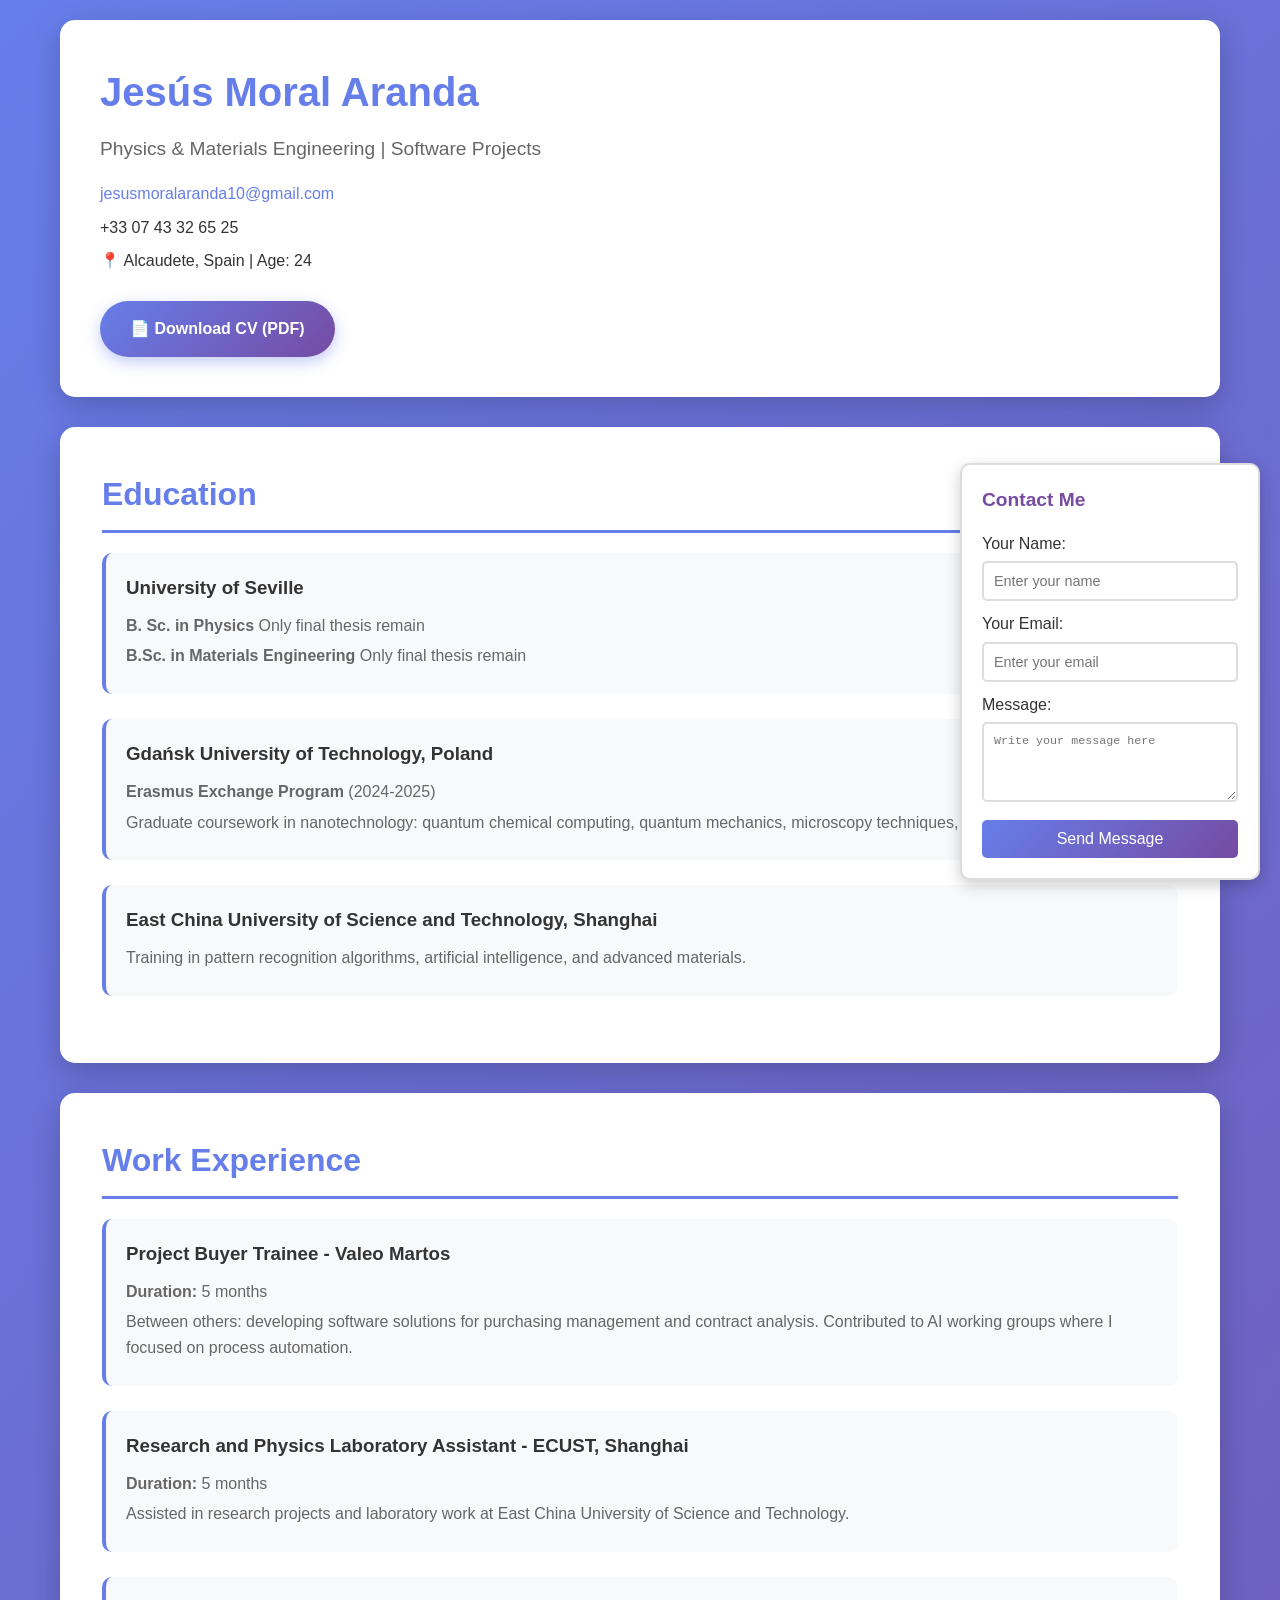
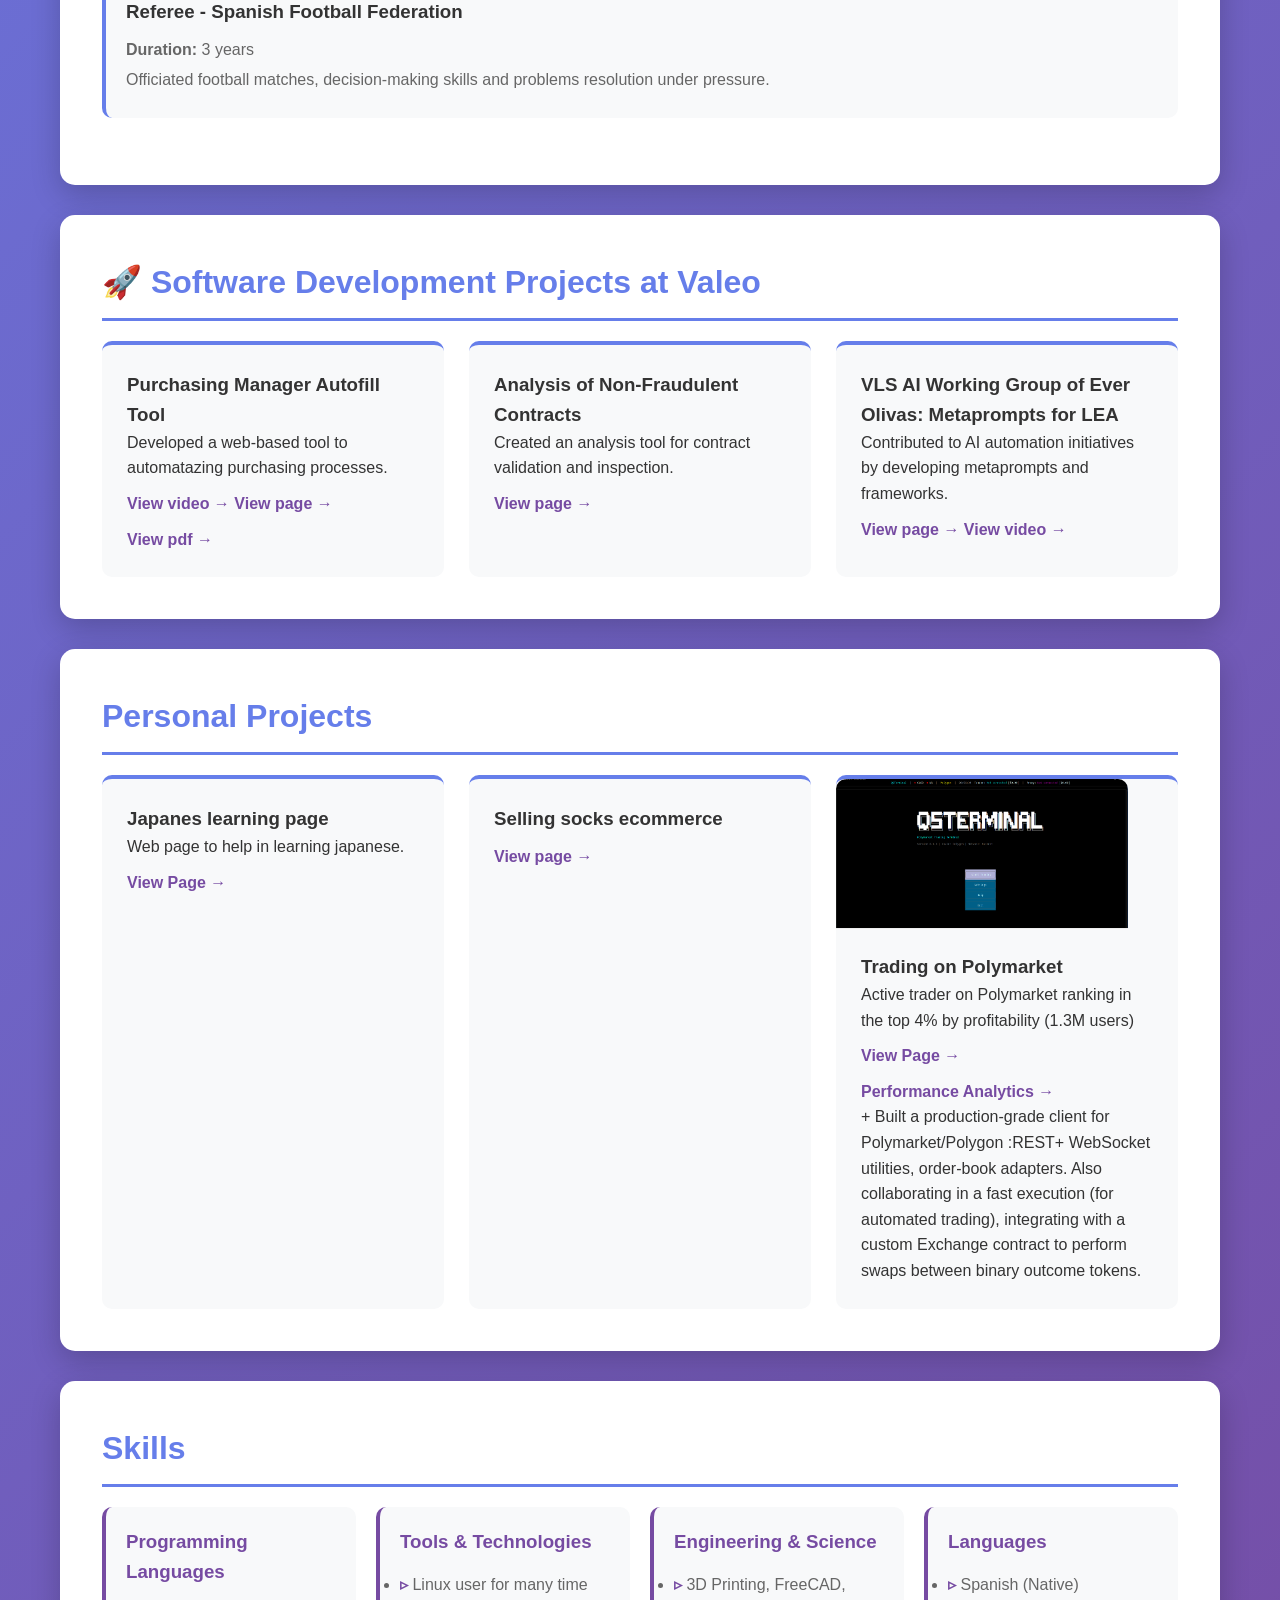
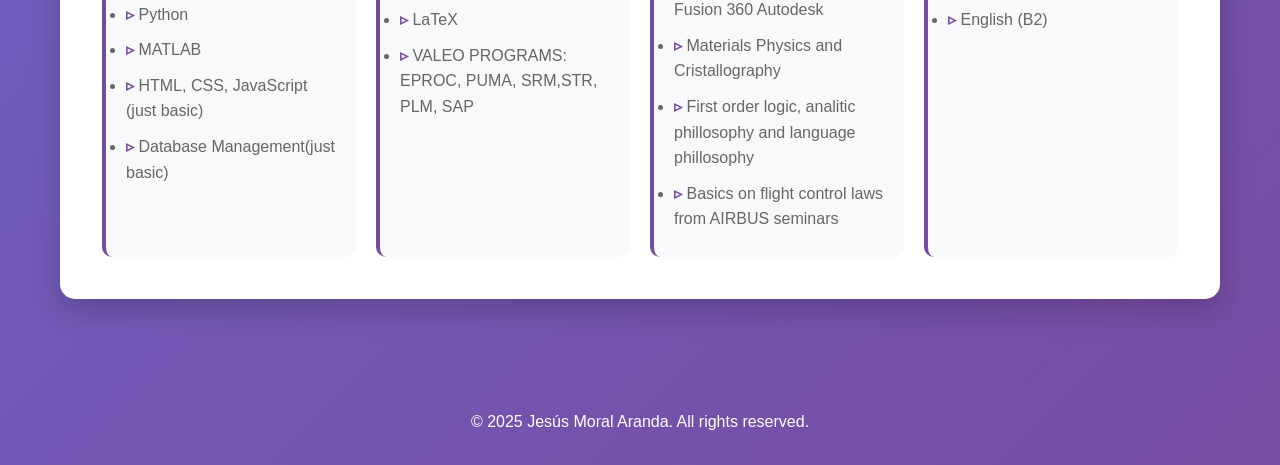
==== index.html @ 40012d18 "Enhance contact form with Formspree integration Updated contact form to use Formspree for submission" ====
<!DOCTYPE html>
<html lang="en">
<head>
    <meta charset="UTF-8">
    <meta name="viewport" content="width=device-width, initial-scale=1.0">
    <title>Jesús Moral Aranda - Portfolio & CV</title>
    <style>
        * {
            margin: 0;
            padding: 0;
            box-sizing: border-box;
        }

        body {
            font-family: 'Segoe UI', Tahoma, Geneva, Verdana, sans-serif;
            line-height: 1.6;
            color: #333;
            background: linear-gradient(135deg, #667eea 0%, #764ba2 100%);
            min-height: 100vh;
        }

        .container {
            max-width: 1200px;
            margin: 0 auto;
            padding: 20px;
        }

        header {
            background: white;
            border-radius: 15px;
            padding: 40px;
            margin-bottom: 30px;
            box-shadow: 0 10px 30px rgba(0, 0, 0, 0.2);
            display: flex;
            align-items: center;
            justify-content: space-between;
            flex-wrap: wrap;
            transition: box-shadow 0.3s ease;
        }

        header:hover {
            box-shadow: 0 12px 35px rgba(0, 0, 0, 0.25);
        }

        . header-content {
            flex: 1;
            min-width: 300px;
        }

.project-card img {
    width: 100%;
    height: 150px;
    object-fit: cover;
    border-bottom: 1px solid #eee;
    transition: transform 0.4s ease, filter 0.3s ease;
    margin: -25px -25px 15px -25px; /* Elimina el padding de la tarjeta alrededor de la imagen */
    border-radius: 10px 10px 0 0; /* Mantiene el borde redondeado arriba */
}


        .project-card:hover img {
            transform: scale(1.08);
            filter: brightness(1.05);
        }

        h1 {
            color: #667eea;
            font-size: 2.5em;
            margin-bottom: 10px;
            transition: color 0.3s ease;
        }

        h1:hover {
            color: #764ba2;
        }

        .contact-info {
            margin-top: 15px;
            line-height: 1.8;
        }

        .contact-info p {
            margin: 5px 0;
            transition: transform 0.3s ease;
        }

        .contact-info p:hover {
            transform: translateX(5px);
        }

        .contact-info a {
            color: #667eea;
            text-decoration: none;
            transition: color 0.3s ease;
        }

        .contact-info a:hover {
            color: #764ba2;
            text-decoration: underline;
        }

        .download-btn {
            display: inline-block;
            background: linear-gradient(135deg, #667eea 0%, #764ba2 100%);
            color: white;
            padding: 15px 30px;
            border-radius: 50px;
            text-decoration: none;
            font-weight: bold;
            margin-top: 20px;
            transition: transform 0.3s ease, box-shadow 0.3s ease;
            box-shadow: 0 5px 15px rgba(102, 126, 234, 0.4);
        }

        .download-btn:hover {
            transform: translateY(-3px);
            box-shadow: 0 10px 25px rgba(102, 126, 234, 0.6);
        }

        .content-section {
            background: white;
            border-radius: 15px;
            padding: 40px;
            margin-bottom: 30px;
            box-shadow: 0 10px 30px rgba(0, 0, 0, 0.2);
            border: 2px solid transparent;
            transition: transform 0.3s ease, box-shadow 0. 3s ease, border-color 0.3s ease;
        }

        . content-section:hover {
            transform: translateY(-2px);
            box-shadow: 0 15px 40px rgba(0, 0, 0, 0.25);
            border-color: #667eea;
        }

        h2 {
            color: #667eea;
            font-size: 2em;
            margin-bottom: 20px;
            border-bottom: 3px solid #667eea;
            padding-bottom: 10px;
            transition: color 0.3s ease, border-color 0.3s ease;
        }

        . content-section:hover h2 {
            color: #764ba2;
            border-color: #764ba2;
        }

        .education-item, .work-item, .project-item {
            margin-bottom: 25px;
            padding: 20px;
            background: #f8f9fa;
            border-radius: 10px;
            border-left: 4px solid #667eea;
            transition: border-left-width 0.3s ease, border-left-color 0.3s ease, background 0.3s ease, box-shadow 0.3s ease;
            cursor: pointer;
        }

        .education-item:hover, .work-item:hover, .project-item:hover {
            border-left-width: 8px;
            border-left-color: #764ba2;
            background: #ffffff;
            box-shadow: 0 4px 15px rgba(0, 0, 0, 0.08);
        }

        .education-item h3, .work-item h3, .project-item h3 {
            color: #333;
            margin-bottom: 10px;
            transition: color 0.3s ease;
        }

        .education-item:hover h3, .work-item:hover h3, .project-item:hover h3 {
            color: #667eea;
        }

        .education-item p, .work-item p, .project-item p {
            color: #666;
            margin: 5px 0;
            transition: color 0.3s ease;
        }

        .education-item:hover p, .work-item:hover p, .project-item:hover p {
            color: #333;
        }

        .skills-grid {
            display: grid;
            grid-template-columns: repeat(auto-fit, minmax(250px, 1fr));
            gap: 20px;
            margin-top: 20px;
        }

        .skill-category {
            background: #f8f9fa;
            padding: 20px;
            border-radius: 10px;
            border-left: 4px solid #764ba2;
            transition: border-left-width 0.3s ease, border-left-color 0.3s ease, background 0.3s ease, box-shadow 0.3s ease, transform 0.3s ease;
            cursor: pointer;
        }

        .skill-category:hover {
            border-left-width: 8px;
            border-left-color: #667eea;
            background: #ffffff;
            box-shadow: 0 4px 15px rgba(0, 0, 0, 0.08);
            transform: translateY(-2px);
        }

        .skill-category h3 {
            color: #764ba2;
            margin-bottom: 10px;
            transition: color 0.3s ease;
        }

        . skill-category:hover h3 {
            color: #667eea;
        }

        . skill-category ul {
            list-style: none;
            padding-left: 0;
        }

        .skill-category li {
            padding: 5px 0;
            color: #666;
            transition: color 0.3s ease, transform 0.3s ease;
        }

        .skill-category:hover li {
            color: #333;
        }

        .skill-category li:hover {
            transform: translateX(5px);
        }

        .skill-category li:before {
            content: "▹ ";
            color: #764ba2;
            font-weight: bold;
            transition: color 0.3s ease;
        }

        .skill-category:hover li:before {
            color: #667eea;
        }

        .projects-grid {
            display: grid;
            grid-template-columns: repeat(auto-fit, minmax(300px, 1fr));
            gap: 25px;
            margin-top: 20px;
        }

        .project-card {
            background: #f8f9fa;
            padding: 25px;
            border-radius: 10px;
            border-top: 4px solid #667eea;
            transition: transform 0.3s ease, box-shadow 0.3s ease, background 0.3s ease, border-top-width 0.3s ease;
            cursor: pointer;
            overflow: hidden;
        }

        .project-card:hover {
            transform: translateY(-8px);
            box-shadow: 0 12px 30px rgba(0, 0, 0, 0.15);
            background: #ffffff;
            border-top-width: 6px;
        }

        . project-card h3 {
            color: #667eea;
            margin-bottom: 15px;
            transition: color 0.3s ease, transform 0.3s ease;
        }

        .project-card:hover h3 {
            color: #764ba2;
            transform: translateX(3px);
        }

        . project-card p {
            color: #666;
            margin-bottom: 15px;
            transition: color 0.3s ease;
        }

        . project-card:hover p {
            color: #333;
        }

        .project-link {
            color: #764ba2;
            text-decoration: none;
            font-weight: bold;
            display: inline-block;
            margin-top: 10px;
            position: relative;
            transition: color 0.3s ease, transform 0.3s ease;
        }

        .project-link::after {
            content: '';
            position: absolute;
            width: 0;
            height: 2px;
            bottom: -2px;
            left: 0;
            background-color: #667eea;
            transition: width 0.3s ease;
        }

        .project-link:hover {
            color: #667eea;
            transform: translateX(3px);
        }

        . project-link:hover::after {
            width: 100%;
        }

        footer {
            text-align: center;
            padding: 30px;
            color: white;
            margin-top: 30px;
            transition: opacity 0.3s ease;
        }

        footer:hover {
            opacity: 0.9;
        }

        @media (max-width: 768px) {
            h1 {
                font-size: 2em;
            }

            header {
                text-align: center;
                flex-direction: column;
            }

            .content-section {
                padding: 25px;
            }
        }

        .contact-box {
            position: fixed;
            bottom: 20px;
            right: 20px;
            width: 300px;
            background: white;
            border: 2px solid #ddd;
            border-radius: 10px;
            box-shadow: 0 5px 15px rgba(0, 0, 0, 0.2);
            padding: 20px;
            z-index: 1000;
            font-family: 'Segoe UI', Tahoma, sans-serif;
            transition: transform 0.3s ease, box-shadow 0.3s ease, border-color 0.3s ease;
        }

        . contact-box:hover {
            transform: translateY(-3px);
            box-shadow: 0 8px 25px rgba(0, 0, 0, 0.25);
            border-color: #667eea;
        }

        .contact-box h4 {
            margin-bottom: 15px;
            color: #764ba2;
            font-size: 1.2em;
            transition: color 0.3s ease;
        }

        . contact-box:hover h4 {
            color: #667eea;
        }

        . contact-box form label {
            display: block;
            margin-top: 10px;
            font-weight: bold;
            color: #333;
            font-size: 0.9em;
            transition: color 0.3s ease;
        }

        .contact-box form label:hover {
            color: #667eea;
        }

        .contact-box form input[type="text"],
        .contact-box form input[type="email"],
        .contact-box form textarea {
            width: 100%;
            padding: 10px;
            margin: 5px 0 10px;
            border: 2px solid #ddd;
            border-radius: 5px;
            font-size: 0.9em;
            transition: border-color 0.3s ease, box-shadow 0. 3s ease;
        }

        .contact-box form input[type="text"]:focus,
        .contact-box form input[type="email"]:focus,
        .contact-box form textarea:focus {
            outline: none;
            border-color: #667eea;
            box-shadow: 0 0 8px rgba(102, 126, 234, 0.3);
        }

        .contact-box form input[type="text"]:hover,
        .contact-box form input[type="email"]:hover,
        .contact-box form textarea:hover {
            border-color: #764ba2;
        }

        .contact-box form button {
            background: linear-gradient(135deg, #667eea 0%, #764ba2 100%);
            color: white;
            border: none;
            padding: 10px 20px;
            border-radius: 5px;
            font-size: 1em;
            cursor: pointer;
            transition: transform 0.3s ease, box-shadow 0.3s ease;
            width: 100%;
        }

        .contact-box form button:hover {
            transform: translateY(-2px);
            box-shadow: 0 5px 15px rgba(102, 126, 234, 0.5);
        }

        .contact-box form button:active {
            transform: translateY(0);
        }
    </style>
</head>
<body>
    <div class="container">
        <header>
            <div class="header-content">
                <h1>Jesús Moral Aranda</h1>
                <p style="font-size: 1.2em; color: #666;">Physics & Materials Engineering  | Software Projects</p>
                <div class="contact-info">
                    <p> <a href="mailto:jesusmoralaranda10@gmail. com">jesusmoralaranda10@gmail.com</a></p>
                    <p> +33 07 43 32 65 25 </p>
                    <p>📍 Alcaudete, Spain | Age: 24</p>
                </div>
                <a href="cv.pdf" class="download-btn" download>📄 Download CV (PDF)</a>
            </div>
        </header>

        <div class="content-section">
            <h2> Education</h2>
            
            <div class="education-item">
                <h3>University of Seville</h3>
                <p><strong>B. Sc. in Physics</strong> Only final thesis remain </p>
                <p><strong>B.Sc. in Materials Engineering</strong> Only final thesis remain </p>
            </div>

            <div class="education-item">
                <h3>Gdańsk University of Technology, Poland</h3>
                <p><strong>Erasmus Exchange Program</strong> (2024-2025)</p>
                <p>Graduate coursework in nanotechnology: quantum chemical computing, quantum mechanics, microscopy techniques, and materials physics.</p>
            </div>

            <div class="education-item">
                <h3>East China University of Science and Technology, Shanghai</h3>
                <p>Training in pattern recognition algorithms, artificial intelligence, and advanced materials.</p>
            </div>
        </div>

        <div class="content-section">
            <h2> Work Experience</h2>
            
            <div class="work-item">
                <h3>Project Buyer Trainee - Valeo Martos</h3>
                <p><strong>Duration:</strong> 5 months</p>
                <p>Between others: developing software solutions for purchasing management and contract analysis. Contributed to AI working groups where I focused on process automation. </p>
            </div>

            <div class="work-item">
                <h3>Research and Physics Laboratory Assistant - ECUST, Shanghai</h3>
                <p><strong>Duration:</strong> 5 months</p>
                <p>Assisted in research projects and laboratory work at East China University of Science and Technology. </p>
            </div>

            <div class="work-item">
                <h3>Referee - Spanish Football Federation</h3>
                <p><strong>Duration:</strong> 3 years</p>
                <p>Officiated football matches, decision-making skills and problems resolution under pressure.</p>
            </div>
        </div>

        <div class="content-section">
            <h2>🚀 Software Development Projects at Valeo</h2>
            
            <div class="projects-grid">
                <div class="project-card">
                    <h3>Purchasing Manager Autofill Tool</h3>
                    <p>Developed a web-based tool to automatazing  purchasing processes. </p>
                    <a href="https://drive.google.com/file/d/1YXkgr56GGC6aw1sM-Fb2NEjvPNxJC0V8/view?usp=drive_link" class="project-link" target="_blank">View video →</a>
                     <a href="https://jeshopenhauer.github.io/gestorpedidos/" class="project-link" target="_blank">View page →</a>
                    <a href="https://drive.google.com/file/d/1ITm_k02nLf7XelPo-NTiU0UD7XmKH2bU/view?usp=sharing" class="project-link" target="_blank">View pdf →</a>
                    
                </div>

                <div class="project-card">
                    <h3>Analysis of Non-Fraudulent Contracts</h3>
                    <p>Created an analysis tool for contract validation and inspection.</p>
                    
                        <a href="https://drive.google.com/file/d/17K6Fm2p2RJRtMZANzL0uJHsXqDitqMs6/view?usp=sharing" class="project-link" target="_blank">View page →</a>
                    
                </div>

                <div class="project-card">
                    <h3>VLS AI Working Group of Ever Olivas: Metaprompts for LEA</h3>
                    <p>Contributed to AI automation initiatives by developing metaprompts and frameworks. </p>
                     <a href="https://drive.google.com/file/d/12ed9nTrP3gUoNMfn2kSgexmWSqgmsU5U/view?usp=drive_link" class="project-link" target="_blank">View page →</a>
                     <a href="https://drive.google.com/file/d/1vq88cMLhfT8OmDa8-0zI298sVb57ovTB/view?usp=drive_link" class="project-link" target="_blank">View video →</a>
                </div>
            </div>
        </div>

     <div class="content-section">
            <h2>Personal Projects</h2>
            
            <div class="projects-grid">
                <div class="project-card">
                    <h3>Japanes learning page</h3>
                    <p>Web page to help in learning japanese. </p>
                    <a href="https://kanjilist-git-main-alemxrals-projects.vercel.app/index.html" class="project-link" target="_blank">View Page →</a>
                     
                    
                </div>

                <div class="project-card">
                    <h3>Selling socks ecommerce</h3>
                        <a href="https://miemiesocks.vercel.app/" class="project-link" target="_blank">View page →</a>
                    
                </div>
<div class="project-card">
    <img src="terminal.png" alt="Imagen de la terminal">
    <h3>Trading on Polymarket</h3>
    <p>Active trader on Polymarket ranking in the top 4% by profitability (1.3M users) </p>
    <a href="https://polymarket.com/@almo" class="project-link" target="_blank">View Page →</a>
    
    <a href="https://www.hashdive.com/Analyze_User? user_address=0xf937dbe9976ac34157b30dd55bdbf248458f6b43&market=Will+Kanye+launch+a+coin+in+February%3F+-+No+%F0%9F%94%B4" class="project-link" target="_blank">Performance Analytics →</a>
    <p> </p>
    <p>+ Built a production-grade client for Polymarket/Polygon :REST+ WebSocket utilities, order-book adapters.  Also collaborating in a fast execution (for automated trading), integrating with a custom Exchange contract to perform swaps between binary outcome tokens.  </p>
</div>



                


            </div>
        </div>



        

        <div class="content-section">
            <h2> Skills</h2>
            
            <div class="skills-grid">
                <div class="skill-category">
                    <h3>Programming Languages</h3>
                    <ul>
                        <li>Python</li>
                        <li>MATLAB</li>
                        <li>HTML, CSS, JavaScript (just basic)</li>
                        <li>Database Management(just basic)</li>
                    </ul>
                </div>

                <div class="skill-category">
                    <h3>Tools & Technologies</h3>
                    <ul>
                        <li>Linux user for many time</li>
                        <li>LaTeX</li>
                        <li>VALEO PROGRAMS: EPROC, PUMA, SRM,STR, PLM, SAP</li>
                    </ul>
                </div>

                <div class="skill-category">
                    <h3>Engineering & Science</h3>
                    <ul>
                        <li>3D Printing, FreeCAD, Fusion 360 Autodesk</li>
                        <li>Materials Physics and Cristallography</li>
                        <li>First order logic, analitic phillosophy and language phillosophy</li>
                        <li>Basics on flight control laws from  AIRBUS seminars</li>
                    </ul>
                </div>

                <div class="skill-category">
                    <h3>Languages</h3>
                    <ul>
                        <li>Spanish (Native)</li>
                        <li>English (B2)</li>
                    </ul>
                </div>
            </div>
        </div>


<!-- Contact Box -->
<div class="contact-box">
    <h4>Contact Me</h4>
    <form id="contactForm" action="https://formspree.io/f/mzzngkzk" method="POST">
        <label for="name">Your Name:</label>
        <input type="text" id="name" name="name" placeholder="Enter your name" required>

        <label for="email">Your Email:</label>
        <input type="email" id="email" name="email" placeholder="Enter your email" required>

        <label for="message">Message:</label>
        <textarea id="message" name="message" placeholder="Write your message here" rows="4" required></textarea>

        <button type="submit">Send Message</button>
        
        <p id="statusMessage" style="margin-top: 10px; font-size: 0.9em; display: none;"></p>
    </form>
</div>

<!-- Script mejorado con Formspree -->
<script>
    const form = document.getElementById('contactForm');
    const statusMessage = document. getElementById('statusMessage');
    
    form.addEventListener('submit', async function(event) {
        event.preventDefault();
        
        const formData = new FormData(form);
        
        // Mostrar mensaje de carga
        statusMessage.style.display = 'block';
        statusMessage.style.color = '#667eea';
        statusMessage.textContent = '📤 Sending message... ';
        
        try {
            const response = await fetch(form.action, {
                method: 'POST',
                body: formData,
                headers: {
                    'Accept': 'application/json'
                }
            });
            
            if (response.ok) {
                statusMessage.style.color = '#28a745';
                statusMessage. textContent = '✅ Message sent successfully!  I\'ll get back to you soon.';
                form.reset();
                
                // Ocultar mensaje después de 5 segundos
                setTimeout(() => {
                    statusMessage.style.display = 'none';
                }, 5000);
            } else {
                throw new Error('Form submission failed');
            }
        } catch (error) {
            statusMessage.style.color = '#dc3545';
            statusMessage.textContent = '❌ Oops! Something went wrong.  Please try again.';
            
            setTimeout(() => {
                statusMessage.style.display = 'none';
            }, 5000);
        }
    });
</script>

</div>
    <footer>
        <p>&copy; 2025 Jesús Moral Aranda. All rights reserved. </p>
    </footer>
</div>
</body>
</html>




        
</body>
</html>
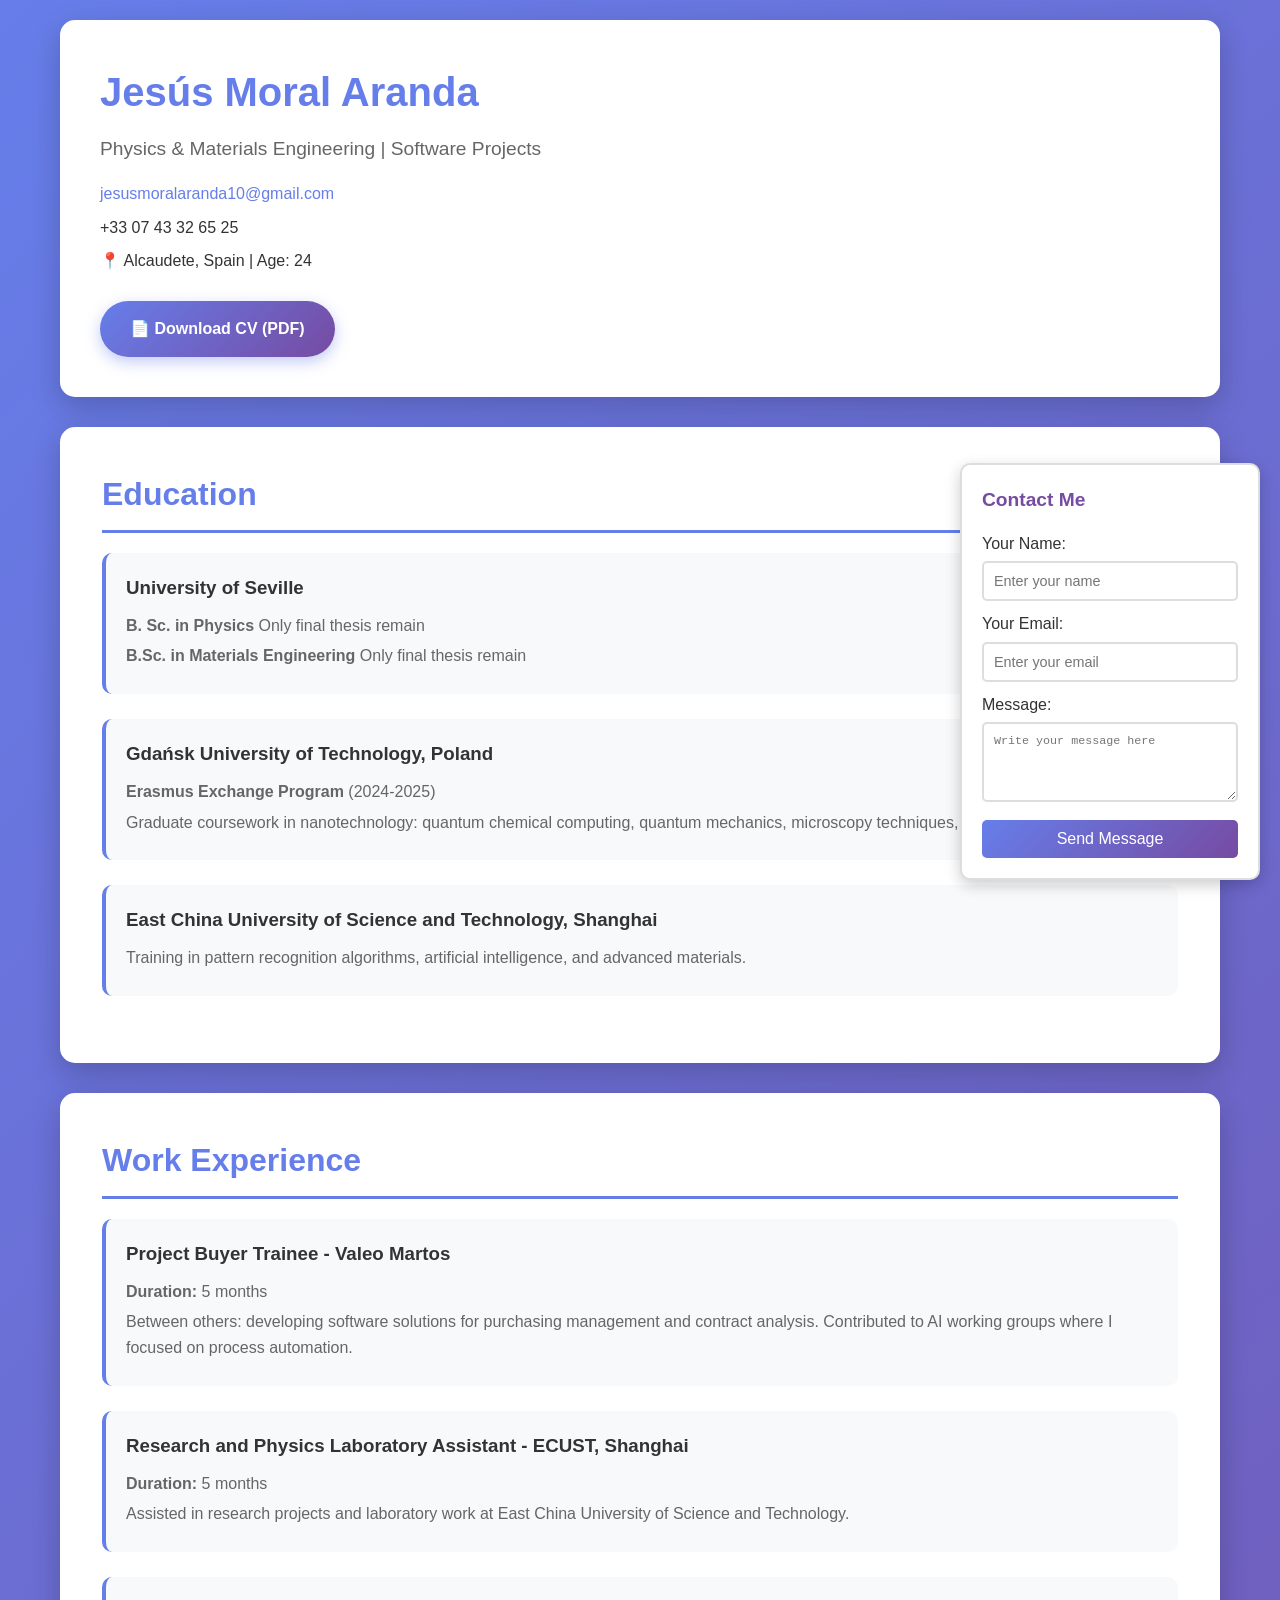
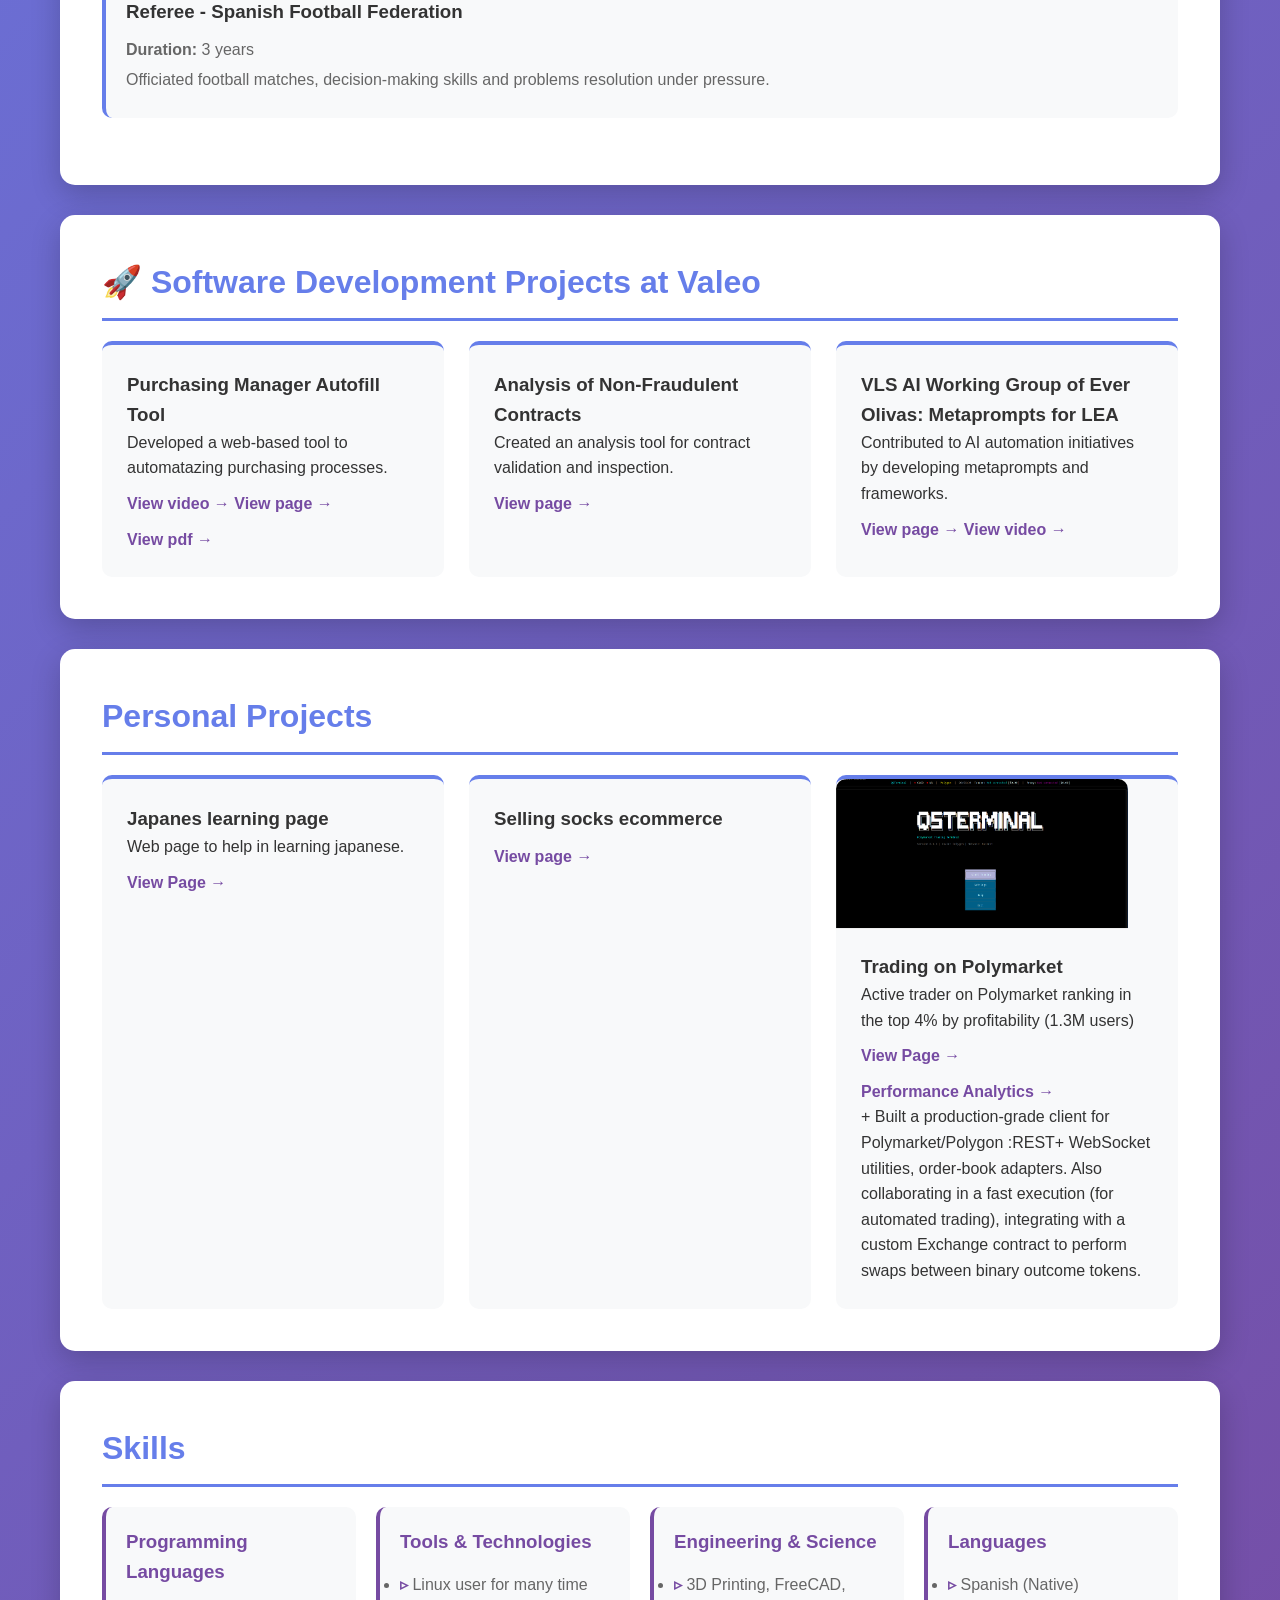
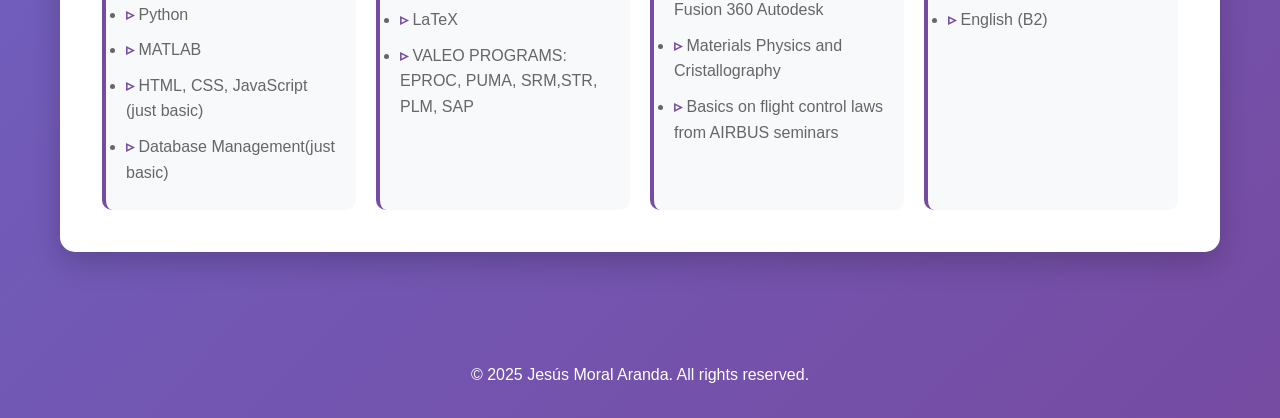
==== commit 954cbc6d: "Fix spelling errors in index.html" ====
--- a/index.html
+++ b/index.html
@@ -599,7 +599,7 @@
                     <ul>
                         <li>3D Printing, FreeCAD, Fusion 360 Autodesk</li>
                         <li>Materials Physics and Cristallography</li>
-                        <li>First order logic, analitic phillosophy and language phillosophy</li>
+                       
                         <li>Basics on flight control laws from  AIRBUS seminars</li>
                     </ul>
                 </div>
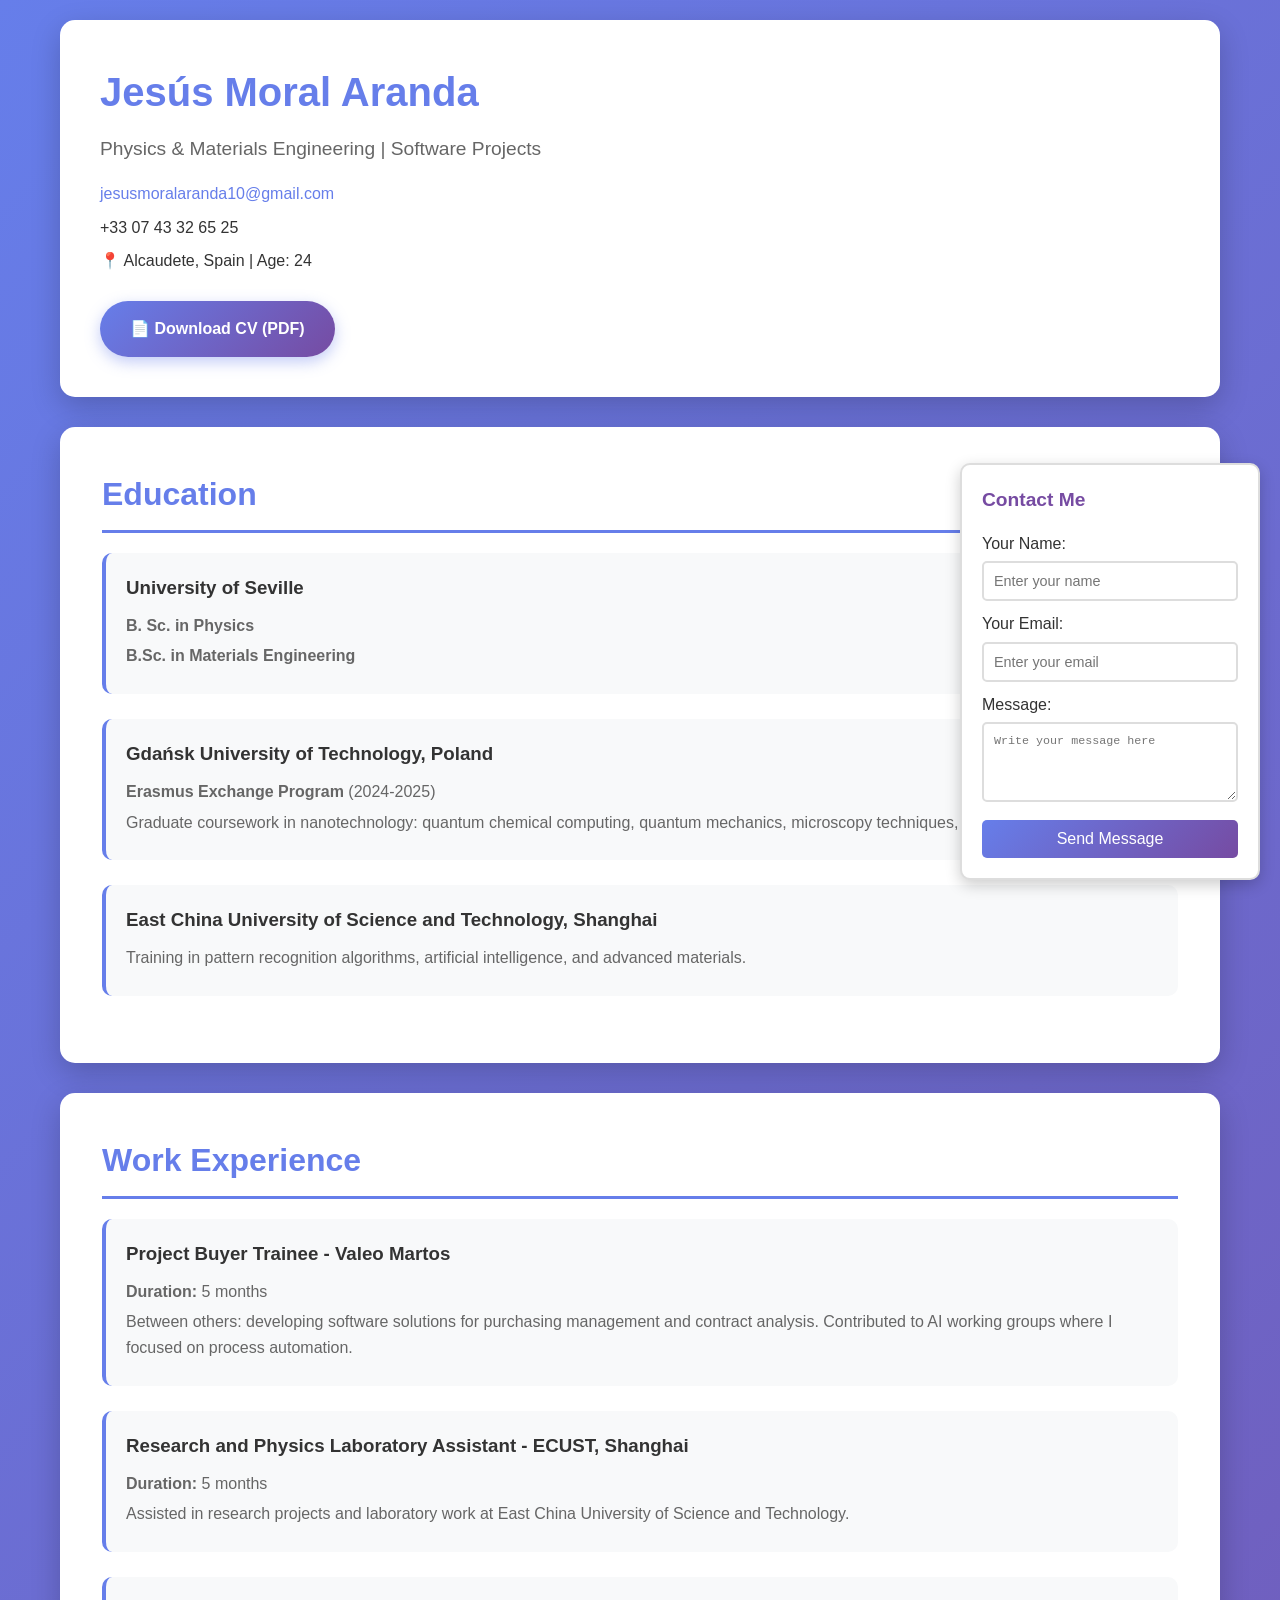
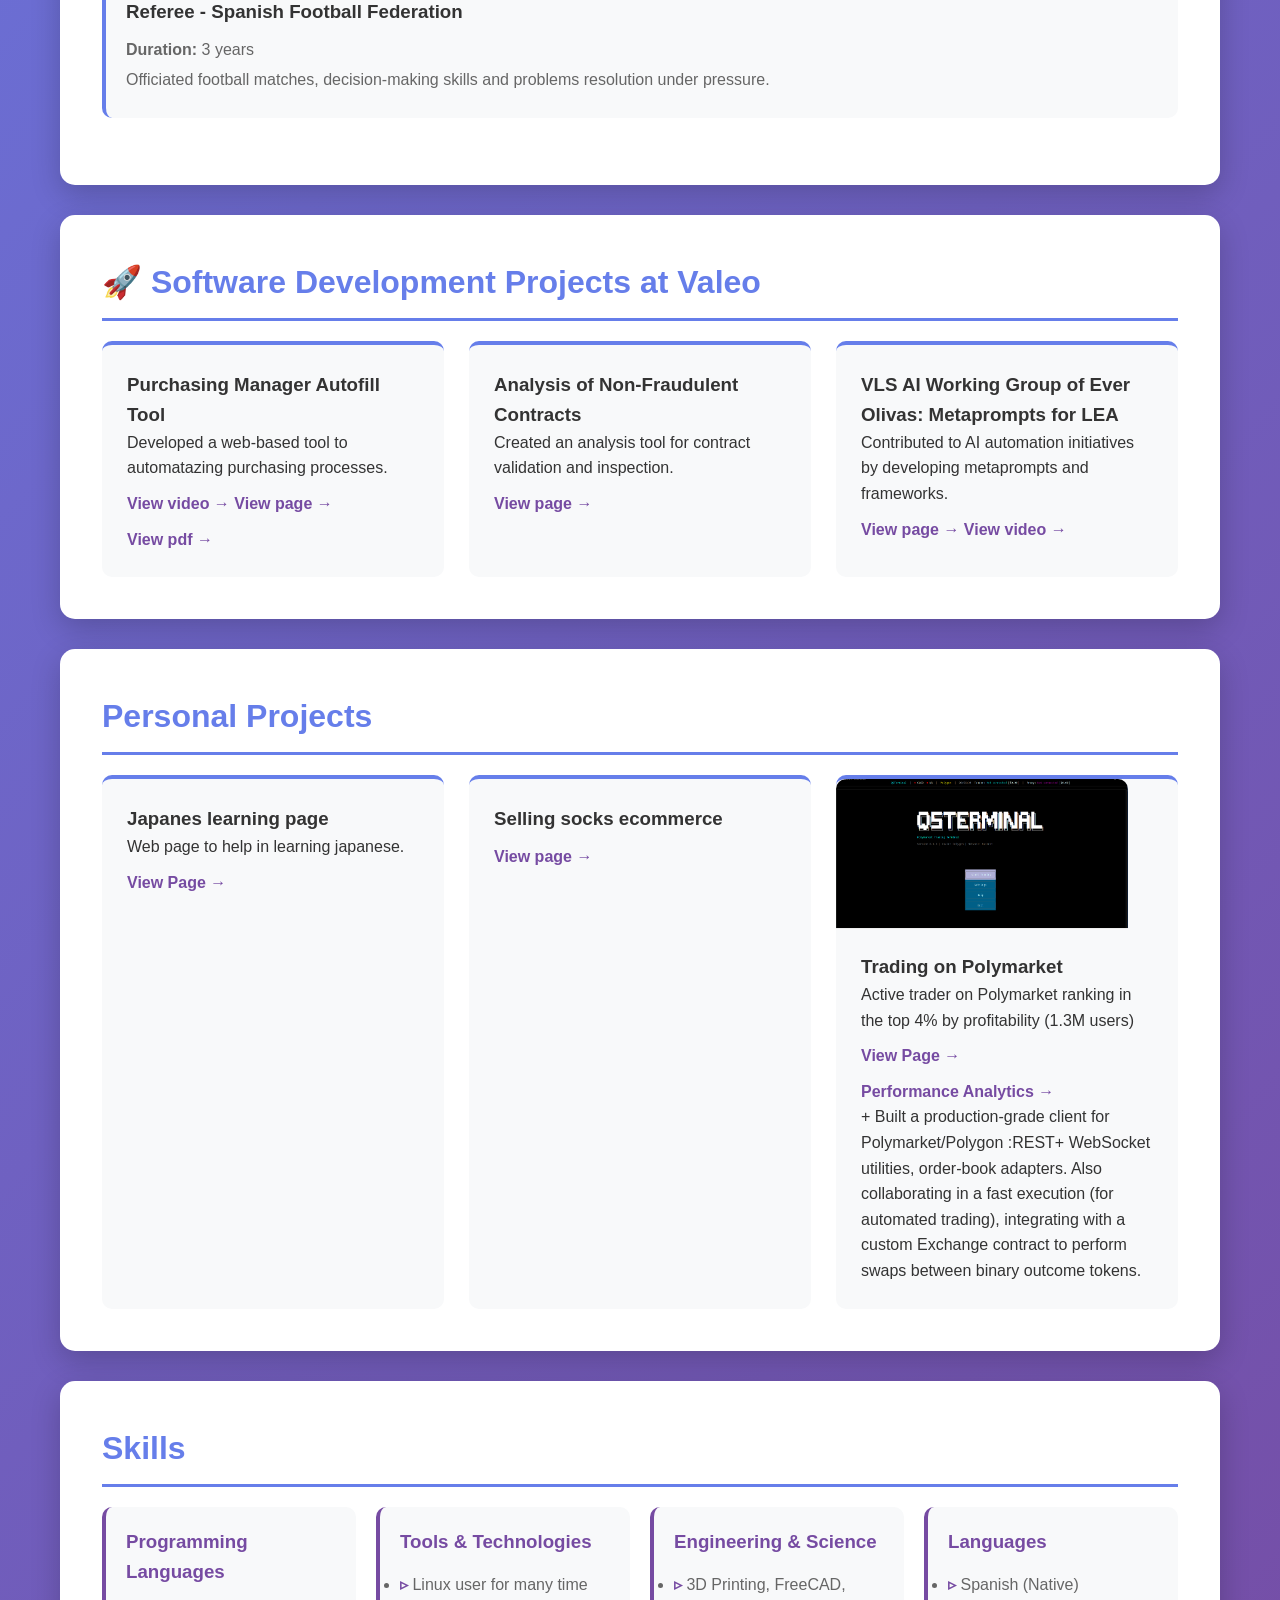
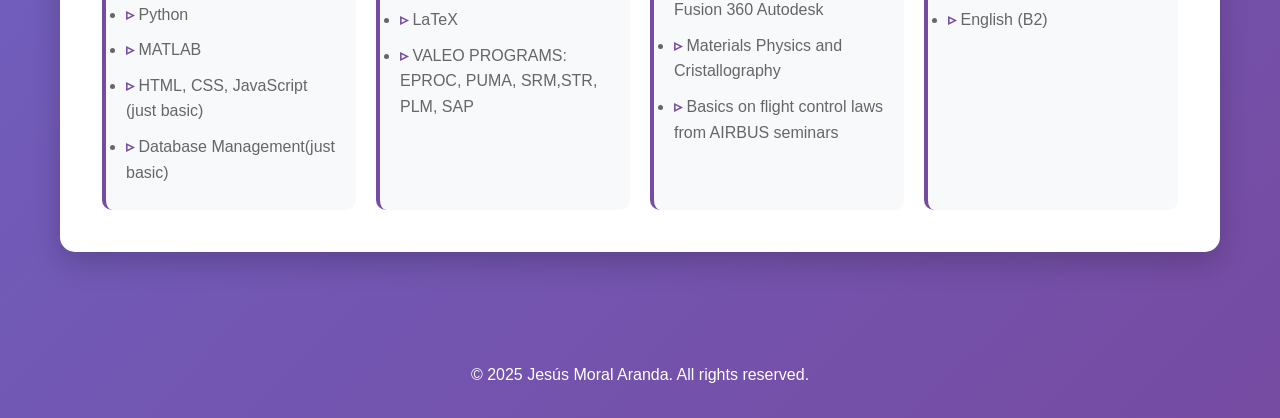
==== commit 5201eb70: "Update education details in index.html Removed 'Only final thesis remain' from education details." ====
--- a/index.html
+++ b/index.html
@@ -463,8 +463,8 @@
             
             <div class="education-item">
                 <h3>University of Seville</h3>
-                <p><strong>B. Sc. in Physics</strong> Only final thesis remain </p>
-                <p><strong>B.Sc. in Materials Engineering</strong> Only final thesis remain </p>
+                <p><strong>B. Sc. in Physics</strong>  </p>
+                <p><strong>B.Sc. in Materials Engineering</strong> </p>
             </div>
 
             <div class="education-item">
@@ -554,7 +554,7 @@
     <p>Active trader on Polymarket ranking in the top 4% by profitability (1.3M users) </p>
     <a href="https://polymarket.com/@almo" class="project-link" target="_blank">View Page →</a>
     
-    <a href="https://www.hashdive.com/Analyze_User? user_address=0xf937dbe9976ac34157b30dd55bdbf248458f6b43&market=Will+Kanye+launch+a+coin+in+February%3F+-+No+%F0%9F%94%B4" class="project-link" target="_blank">Performance Analytics →</a>
+    <a href="https://www.hashdive.com/Analyze_User?+user_address=0xf937dbe9976ac34157b30dd55bdbf248458f6b43&market=Will+Kanye+launch+a+coin+in+February%3F+-+No+%F0%9F%94%B4&user_address=0xf937dbe9976ac34157b30dd55bdbf248458f6b43" class="project-link" target="_blank">Performance Analytics →</a>
     <p> </p>
     <p>+ Built a production-grade client for Polymarket/Polygon :REST+ WebSocket utilities, order-book adapters.  Also collaborating in a fast execution (for automated trading), integrating with a custom Exchange contract to perform swaps between binary outcome tokens.  </p>
 </div>
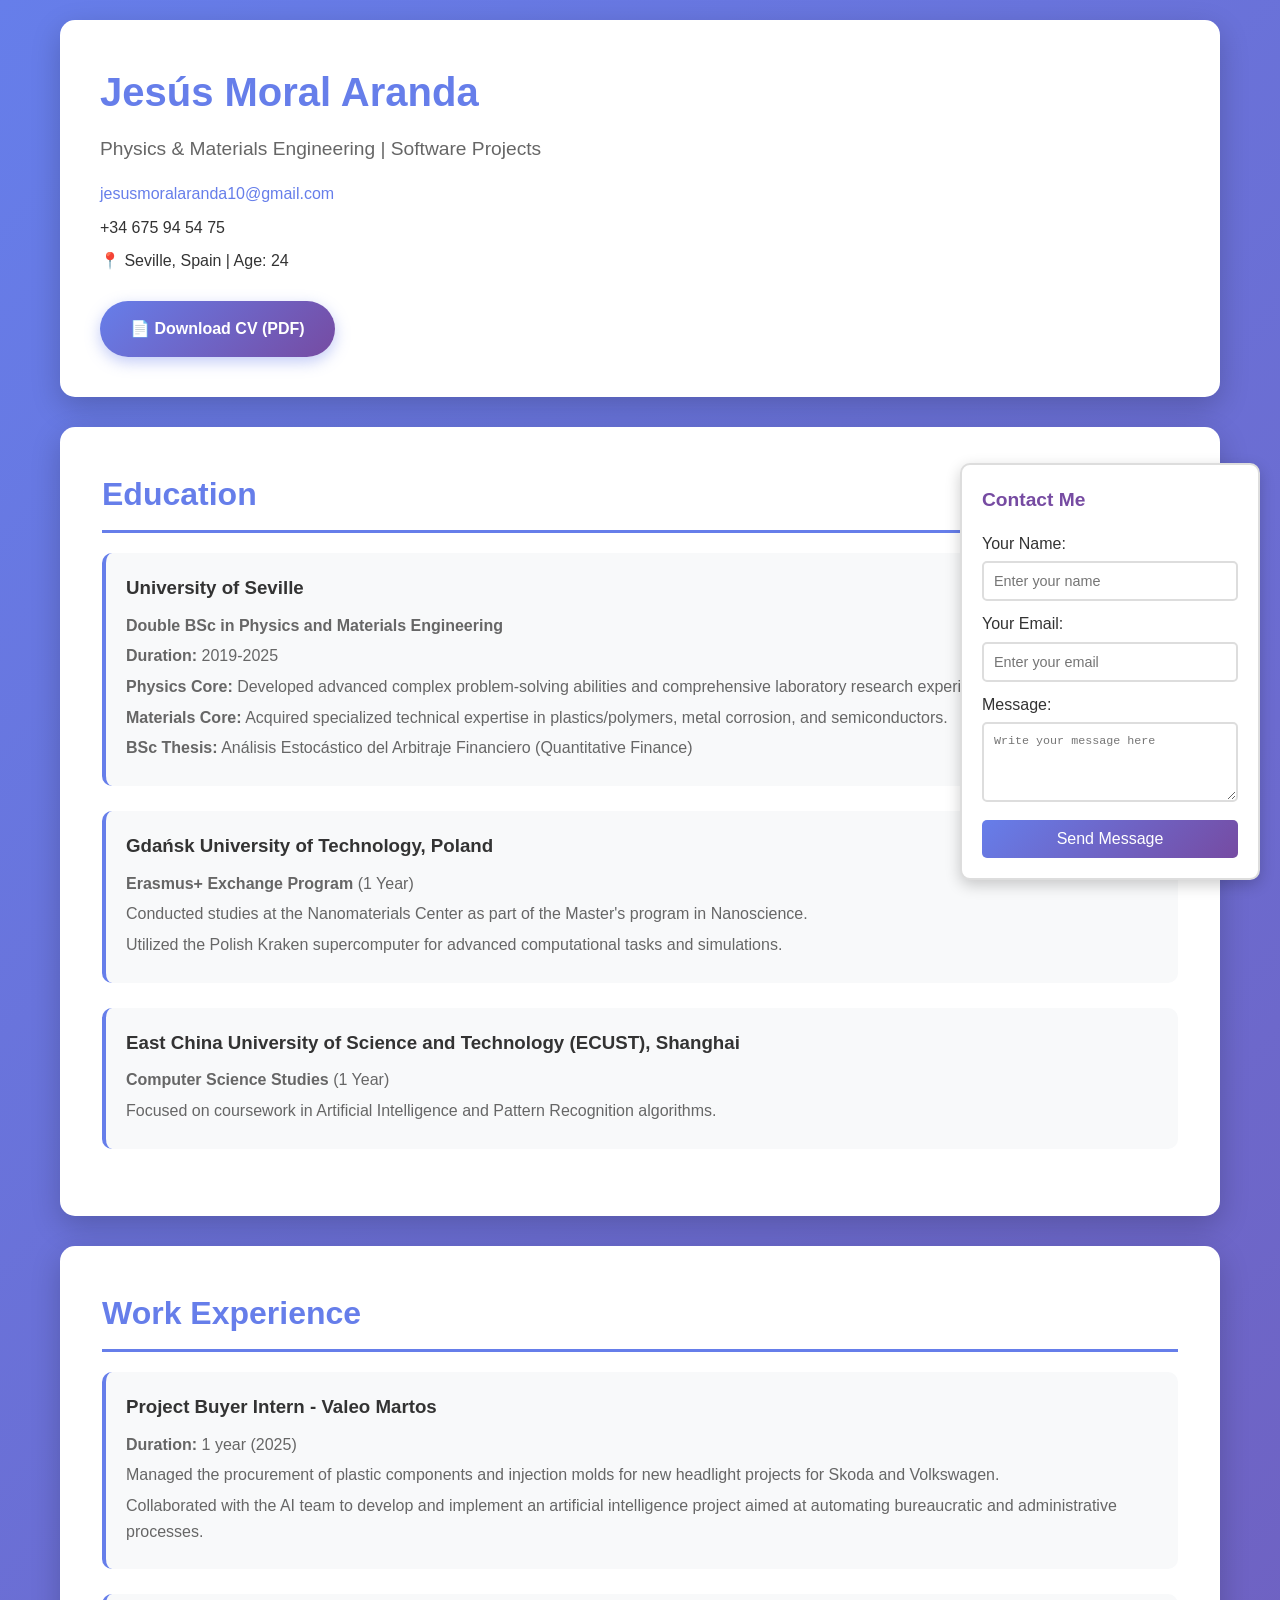
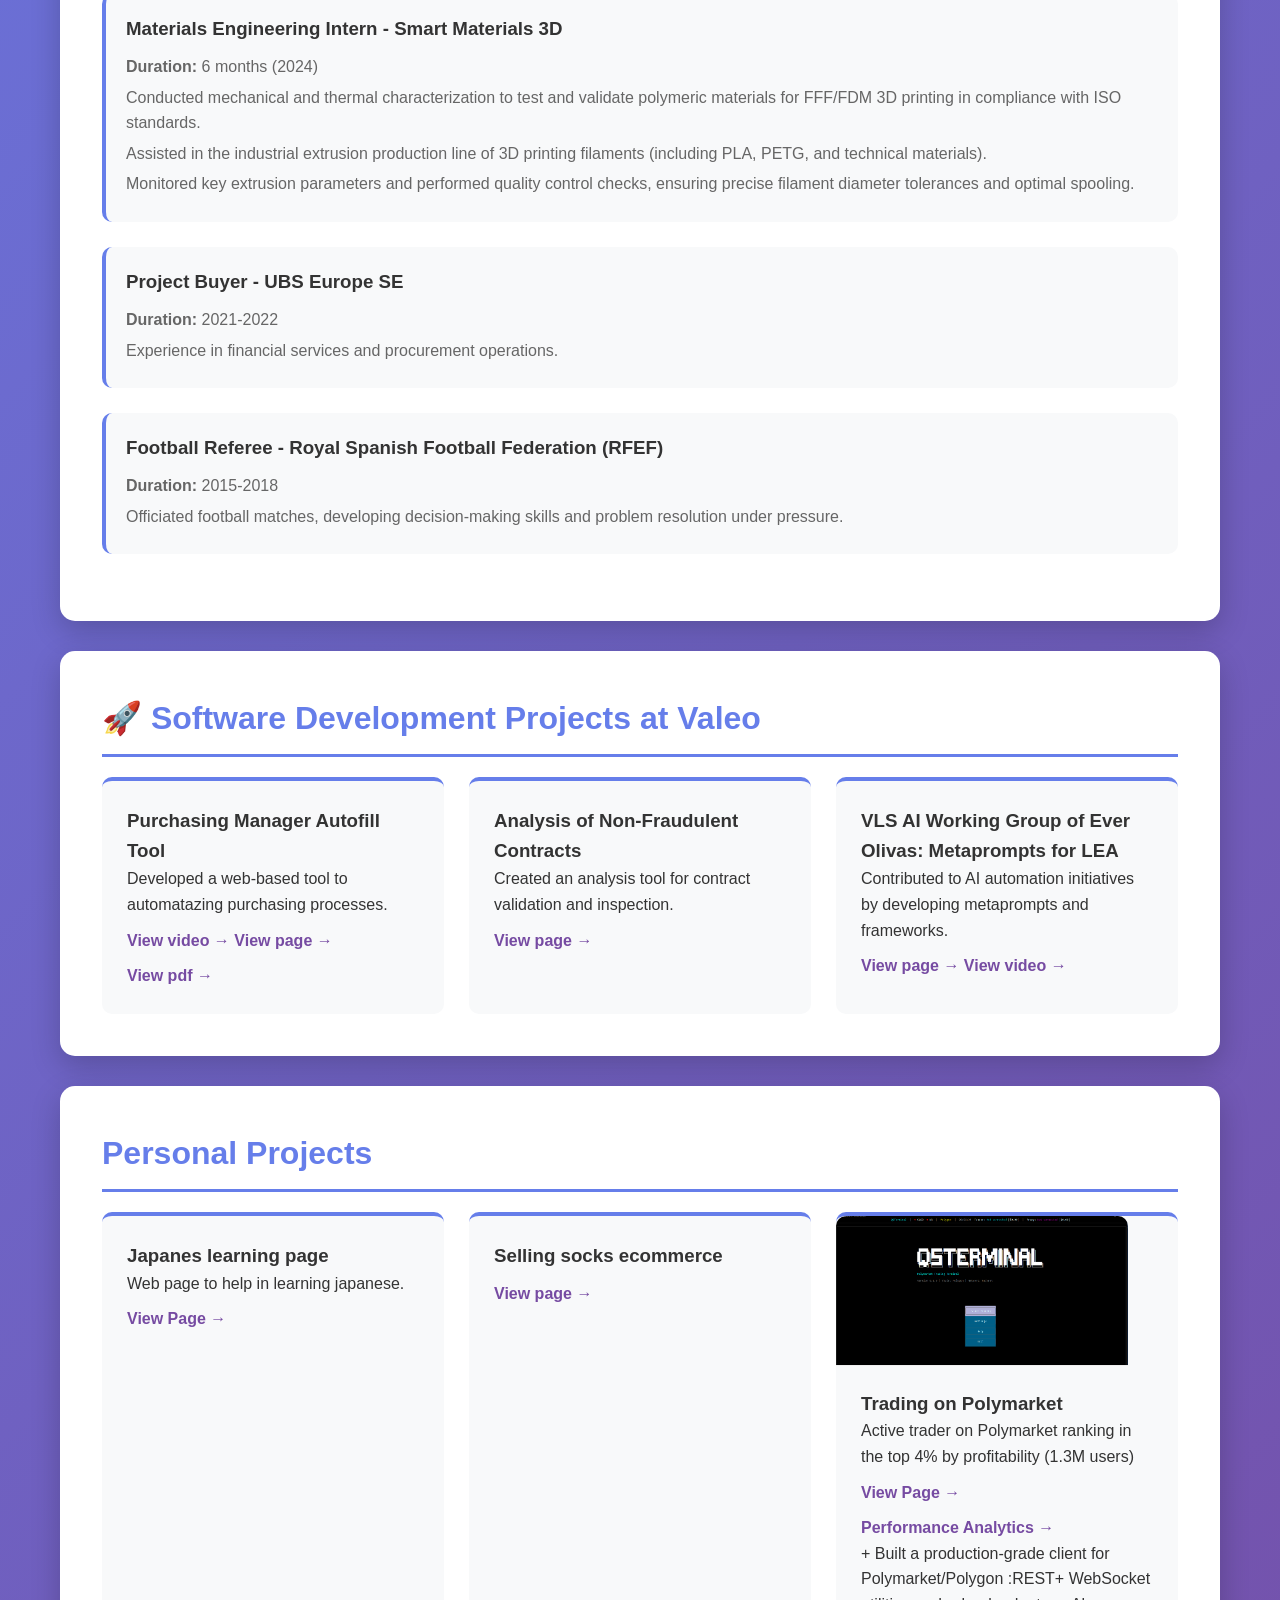
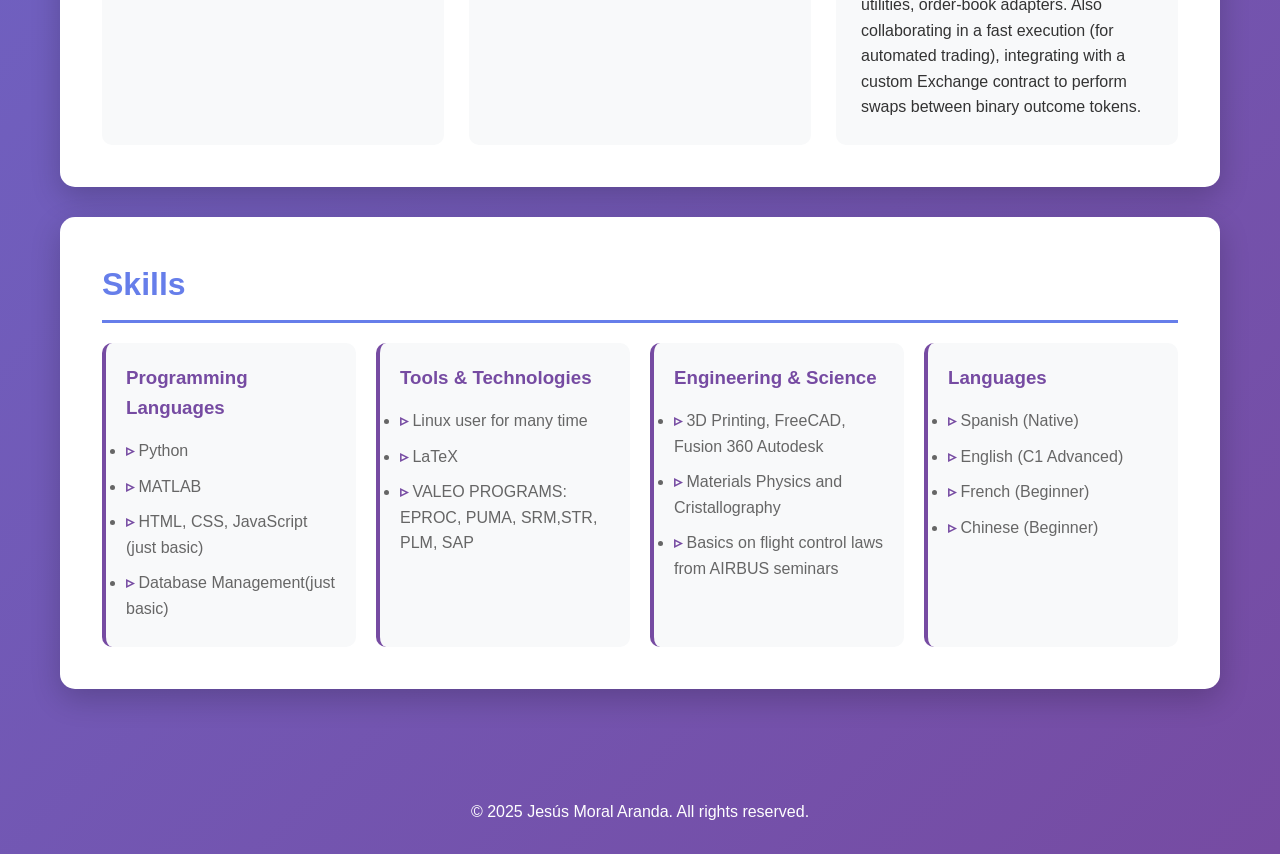
==== commit 5ec5e104: "Update CV with new information: fixed language levels, updated experience, and compiled new PDF" ====
--- a/index.html
+++ b/index.html
@@ -450,9 +450,9 @@
                 <h1>Jesús Moral Aranda</h1>
                 <p style="font-size: 1.2em; color: #666;">Physics & Materials Engineering  | Software Projects</p>
                 <div class="contact-info">
-                    <p> <a href="mailto:jesusmoralaranda10@gmail. com">jesusmoralaranda10@gmail.com</a></p>
-                    <p> +33 07 43 32 65 25 </p>
-                    <p>📍 Alcaudete, Spain | Age: 24</p>
+                    <p> <a href="mailto:jesusmoralaranda10@gmail.com">jesusmoralaranda10@gmail.com</a></p>
+                    <p> +34 675 94 54 75 </p>
+                    <p>📍 Seville, Spain | Age: 24</p>
                 </div>
                 <a href="cv.pdf" class="download-btn" download>📄 Download CV (PDF)</a>
             </div>
@@ -463,19 +463,24 @@
             
             <div class="education-item">
                 <h3>University of Seville</h3>
-                <p><strong>B. Sc. in Physics</strong>  </p>
-                <p><strong>B.Sc. in Materials Engineering</strong> </p>
+                <p><strong>Double BSc in Physics and Materials Engineering</strong></p>
+                <p><strong>Duration:</strong> 2019-2025</p>
+                <p><strong>Physics Core:</strong> Developed advanced complex problem-solving abilities and comprehensive laboratory research experience.</p>
+                <p><strong>Materials Core:</strong> Acquired specialized technical expertise in plastics/polymers, metal corrosion, and semiconductors.</p>
+                <p><strong>BSc Thesis:</strong> Análisis Estocástico del Arbitraje Financiero (Quantitative Finance)</p>
             </div>
 
             <div class="education-item">
                 <h3>Gdańsk University of Technology, Poland</h3>
-                <p><strong>Erasmus Exchange Program</strong> (2024-2025)</p>
-                <p>Graduate coursework in nanotechnology: quantum chemical computing, quantum mechanics, microscopy techniques, and materials physics.</p>
+                <p><strong>Erasmus+ Exchange Program</strong> (1 Year)</p>
+                <p>Conducted studies at the Nanomaterials Center as part of the Master's program in Nanoscience.</p>
+                <p>Utilized the Polish Kraken supercomputer for advanced computational tasks and simulations.</p>
             </div>
 
             <div class="education-item">
-                <h3>East China University of Science and Technology, Shanghai</h3>
-                <p>Training in pattern recognition algorithms, artificial intelligence, and advanced materials.</p>
+                <h3>East China University of Science and Technology (ECUST), Shanghai</h3>
+                <p><strong>Computer Science Studies</strong> (1 Year)</p>
+                <p>Focused on coursework in Artificial Intelligence and Pattern Recognition algorithms.</p>
             </div>
         </div>
 
@@ -483,21 +488,30 @@
             <h2> Work Experience</h2>
             
             <div class="work-item">
-                <h3>Project Buyer Trainee - Valeo Martos</h3>
-                <p><strong>Duration:</strong> 5 months</p>
-                <p>Between others: developing software solutions for purchasing management and contract analysis. Contributed to AI working groups where I focused on process automation. </p>
+                <h3>Project Buyer Intern - Valeo Martos</h3>
+                <p><strong>Duration:</strong> 1 year (2025)</p>
+                <p>Managed the procurement of plastic components and injection molds for new headlight projects for Skoda and Volkswagen.</p>
+                <p>Collaborated with the AI team to develop and implement an artificial intelligence project aimed at automating bureaucratic and administrative processes.</p>
             </div>
 
             <div class="work-item">
-                <h3>Research and Physics Laboratory Assistant - ECUST, Shanghai</h3>
-                <p><strong>Duration:</strong> 5 months</p>
-                <p>Assisted in research projects and laboratory work at East China University of Science and Technology. </p>
+                <h3>Materials Engineering Intern - Smart Materials 3D</h3>
+                <p><strong>Duration:</strong> 6 months (2024)</p>
+                <p>Conducted mechanical and thermal characterization to test and validate polymeric materials for FFF/FDM 3D printing in compliance with ISO standards.</p>
+                <p>Assisted in the industrial extrusion production line of 3D printing filaments (including PLA, PETG, and technical materials).</p>
+                <p>Monitored key extrusion parameters and performed quality control checks, ensuring precise filament diameter tolerances and optimal spooling.</p>
             </div>
 
             <div class="work-item">
-                <h3>Referee - Spanish Football Federation</h3>
-                <p><strong>Duration:</strong> 3 years</p>
-                <p>Officiated football matches, decision-making skills and problems resolution under pressure.</p>
+                <h3>Project Buyer - UBS Europe SE</h3>
+                <p><strong>Duration:</strong> 2021-2022</p>
+                <p>Experience in financial services and procurement operations.</p>
+            </div>
+            
+            <div class="work-item">
+                <h3>Football Referee - Royal Spanish Football Federation (RFEF)</h3>
+                <p><strong>Duration:</strong> 2015-2018</p>
+                <p>Officiated football matches, developing decision-making skills and problem resolution under pressure.</p>
             </div>
         </div>
 
@@ -608,7 +622,9 @@
                     <h3>Languages</h3>
                     <ul>
                         <li>Spanish (Native)</li>
-                        <li>English (B2)</li>
+                        <li>English (C1 Advanced)</li>
+                        <li>French (Beginner)</li>
+                        <li>Chinese (Beginner)</li>
                     </ul>
                 </div>
             </div>
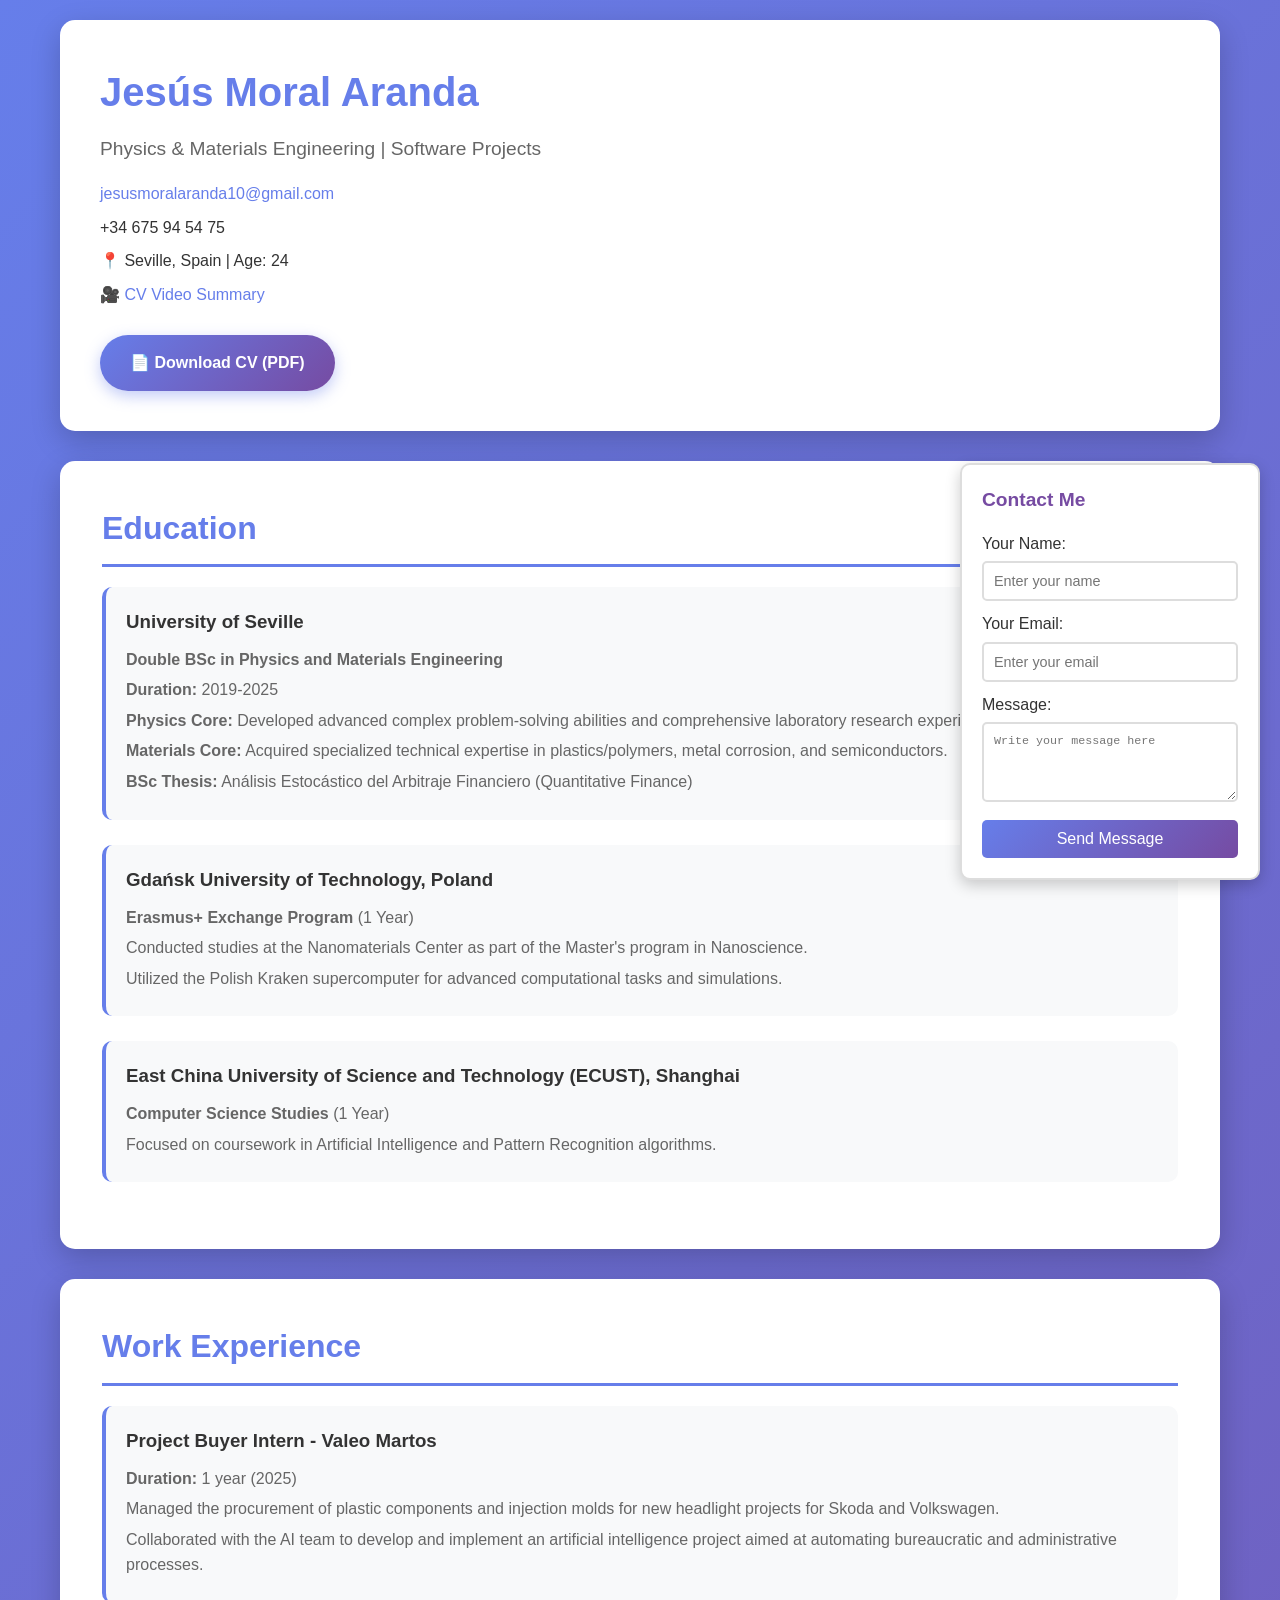
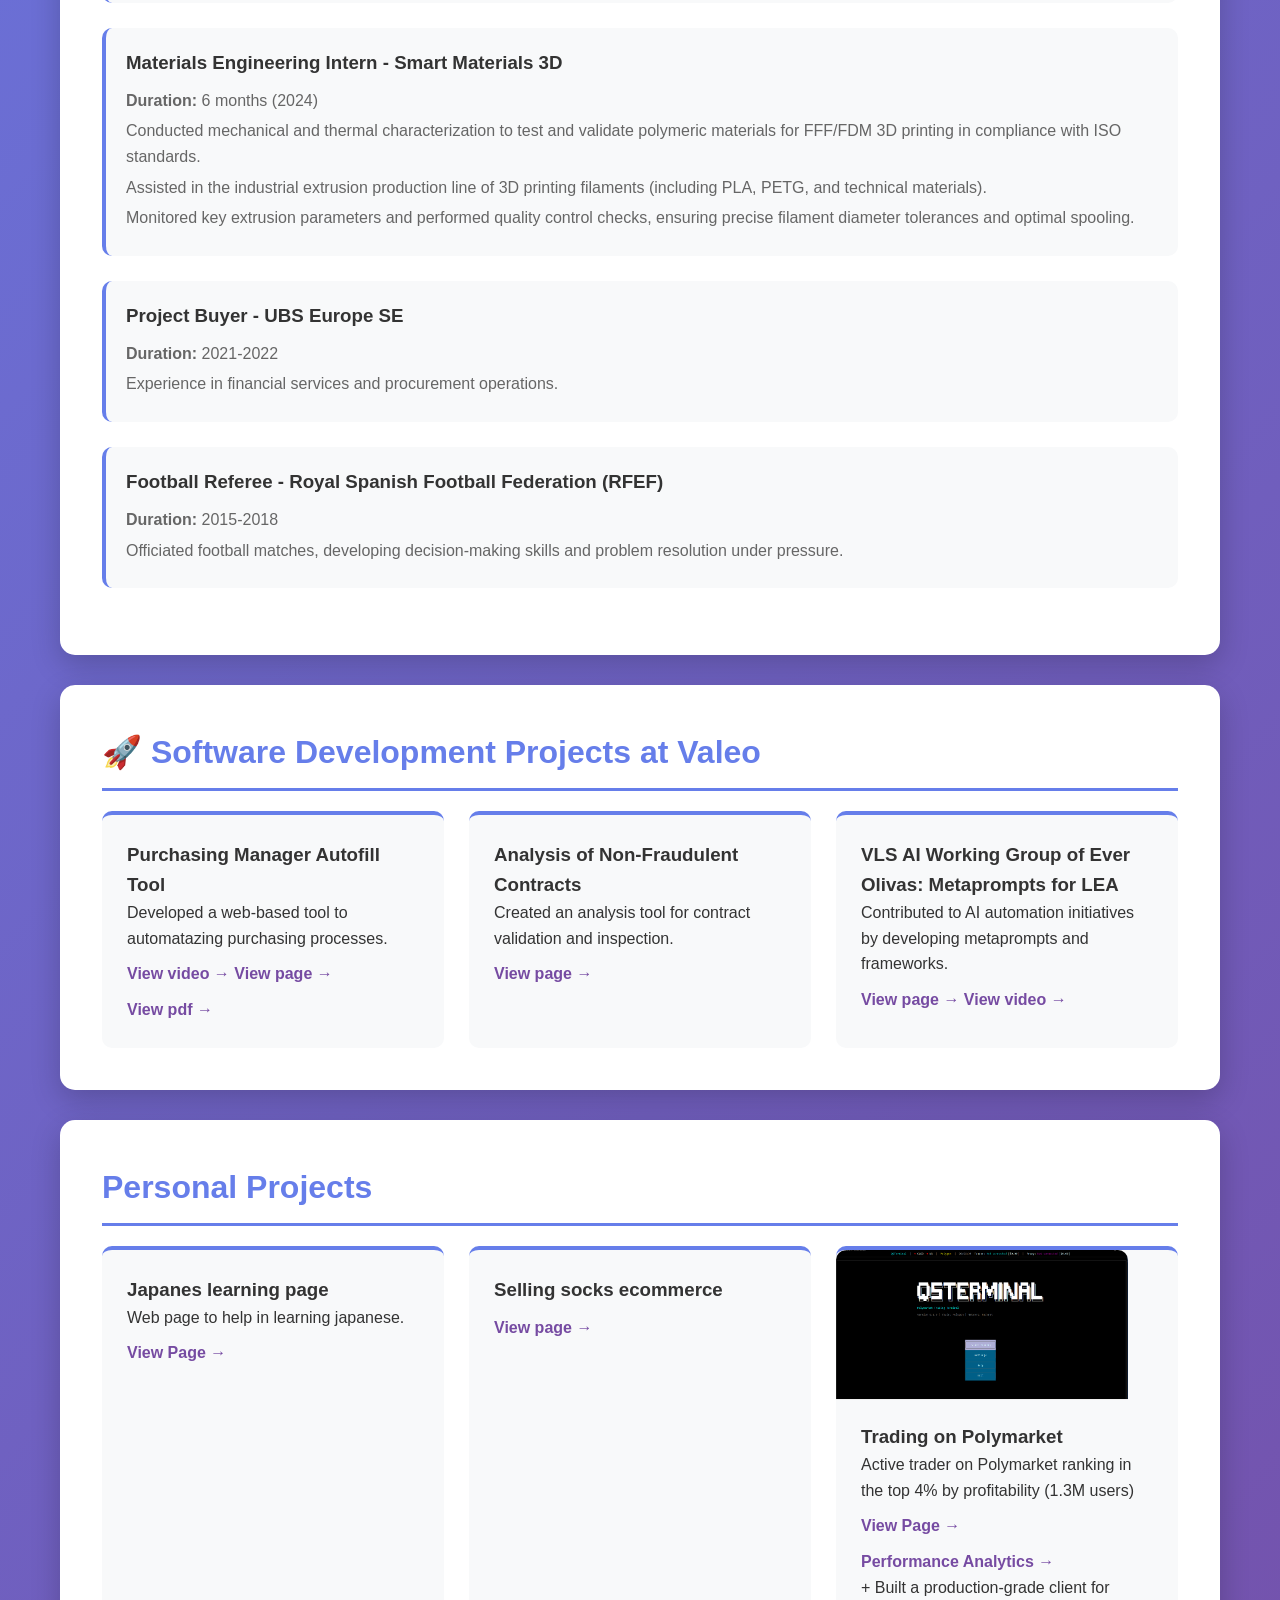
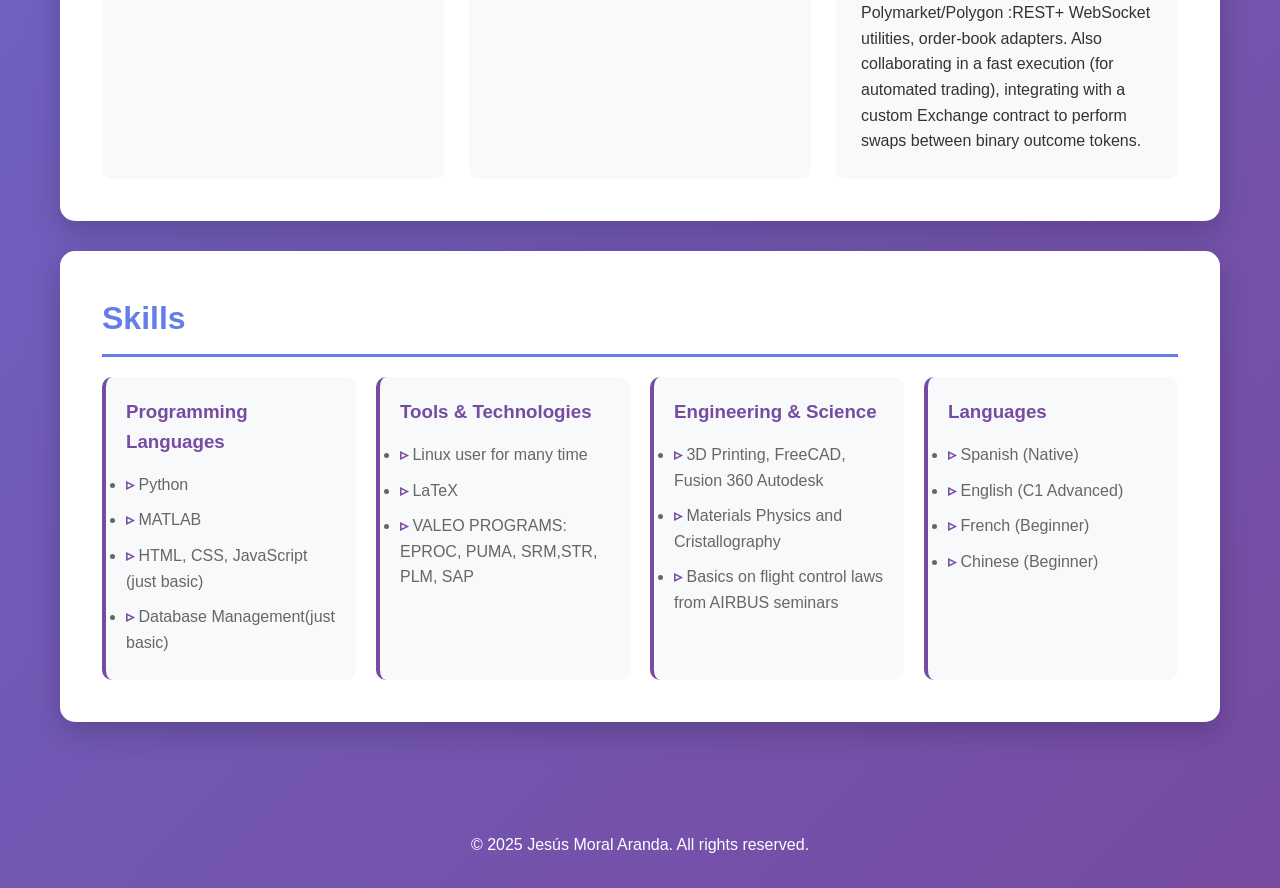
==== commit 0d8fbdae: "Update CV with TFG thesis link to GitHub and add administrative work description for UBS" ====
--- a/index.html
+++ b/index.html
@@ -453,6 +453,7 @@
                     <p> <a href="mailto:jesusmoralaranda10@gmail.com">jesusmoralaranda10@gmail.com</a></p>
                     <p> +34 675 94 54 75 </p>
                     <p>📍 Seville, Spain | Age: 24</p>
+                    <p>🎥 <a href="https://youtu.be/DRCMUZXvOmQ" target="_blank">CV Video Summary</a></p>
                 </div>
                 <a href="cv.pdf" class="download-btn" download>📄 Download CV (PDF)</a>
             </div>
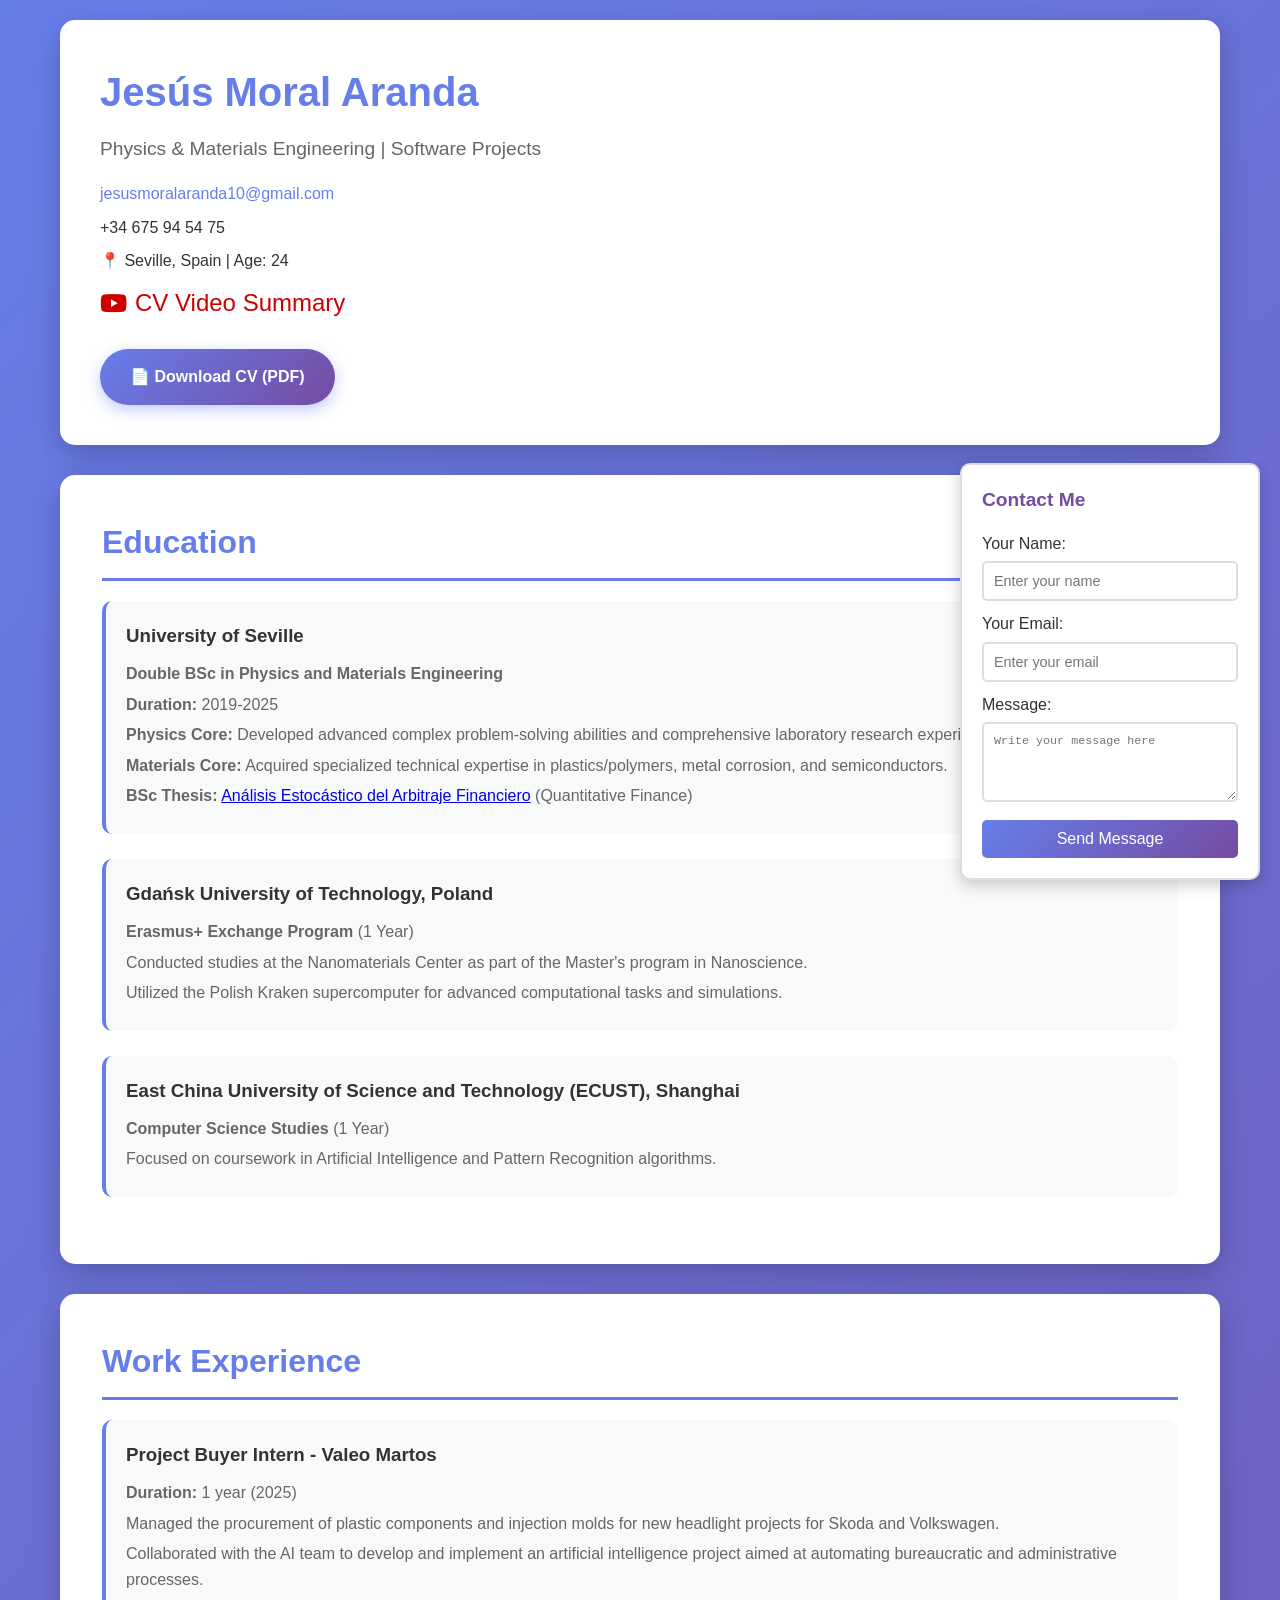
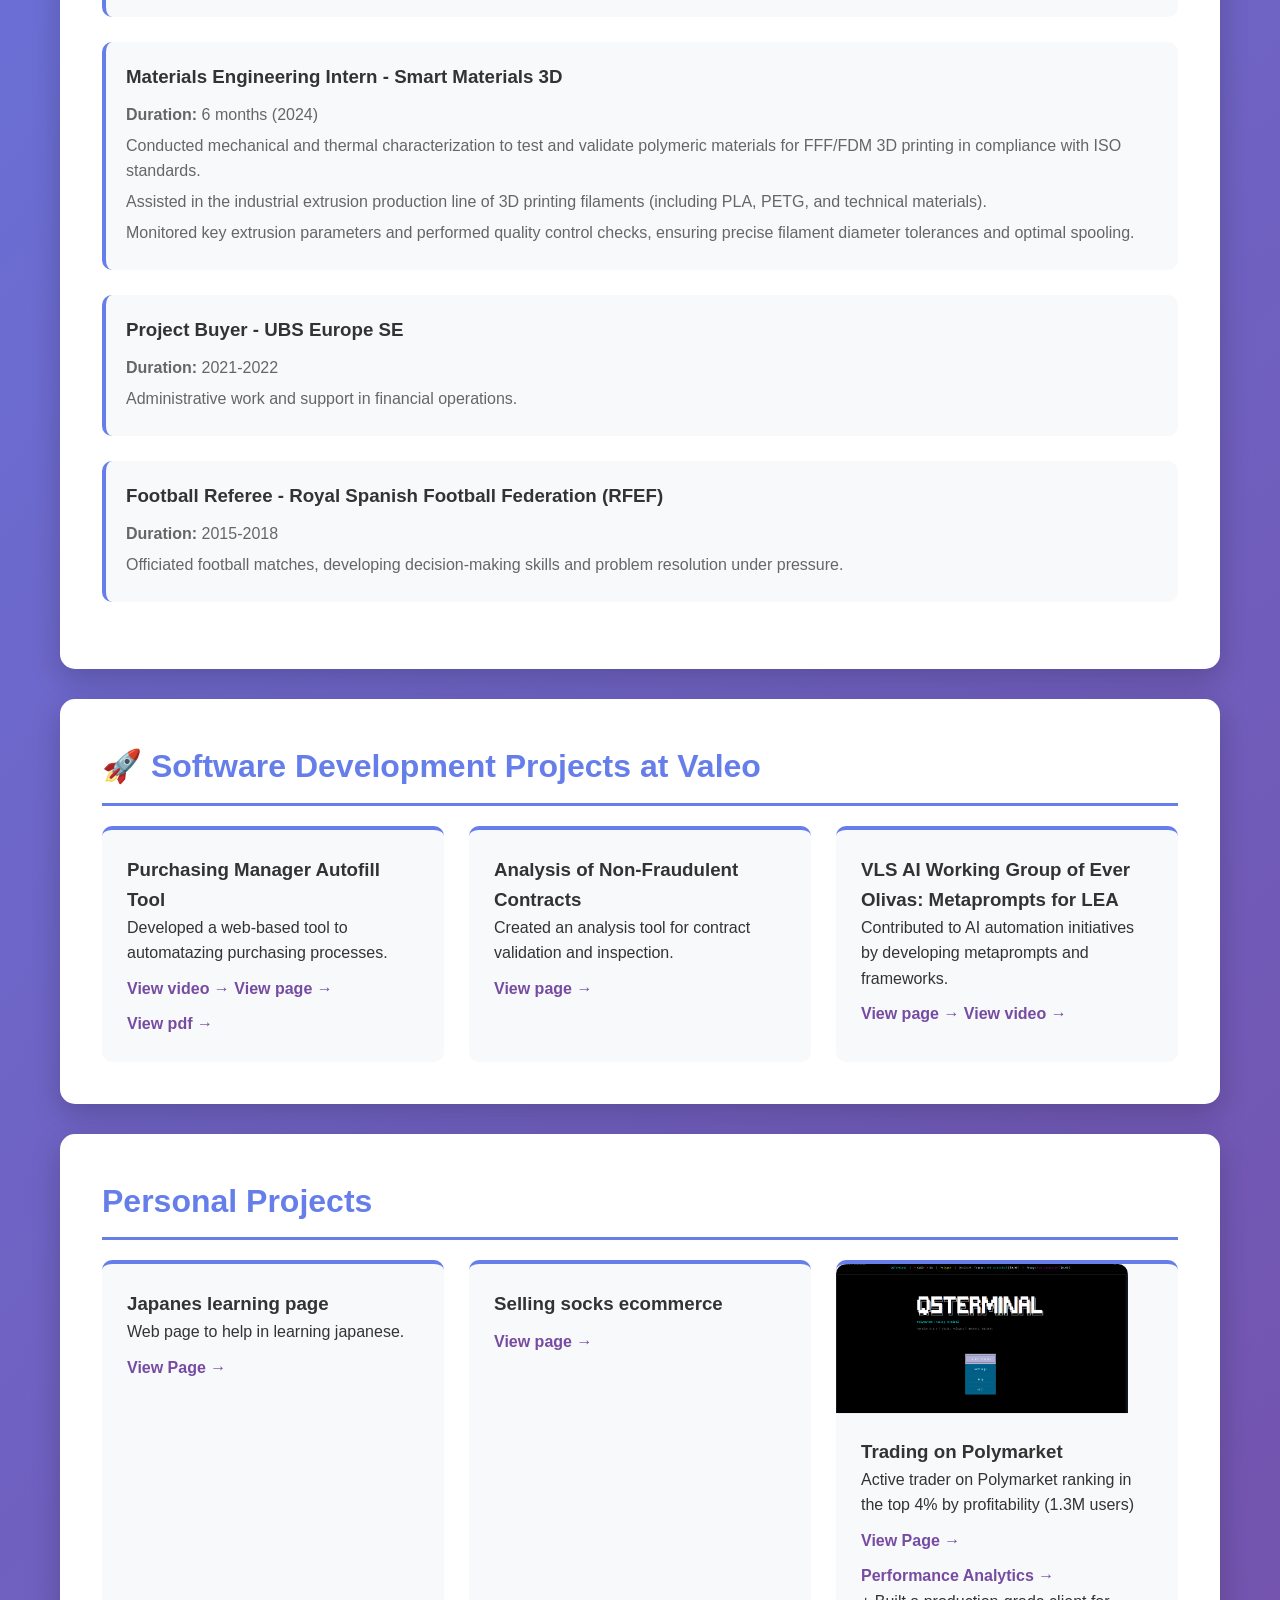
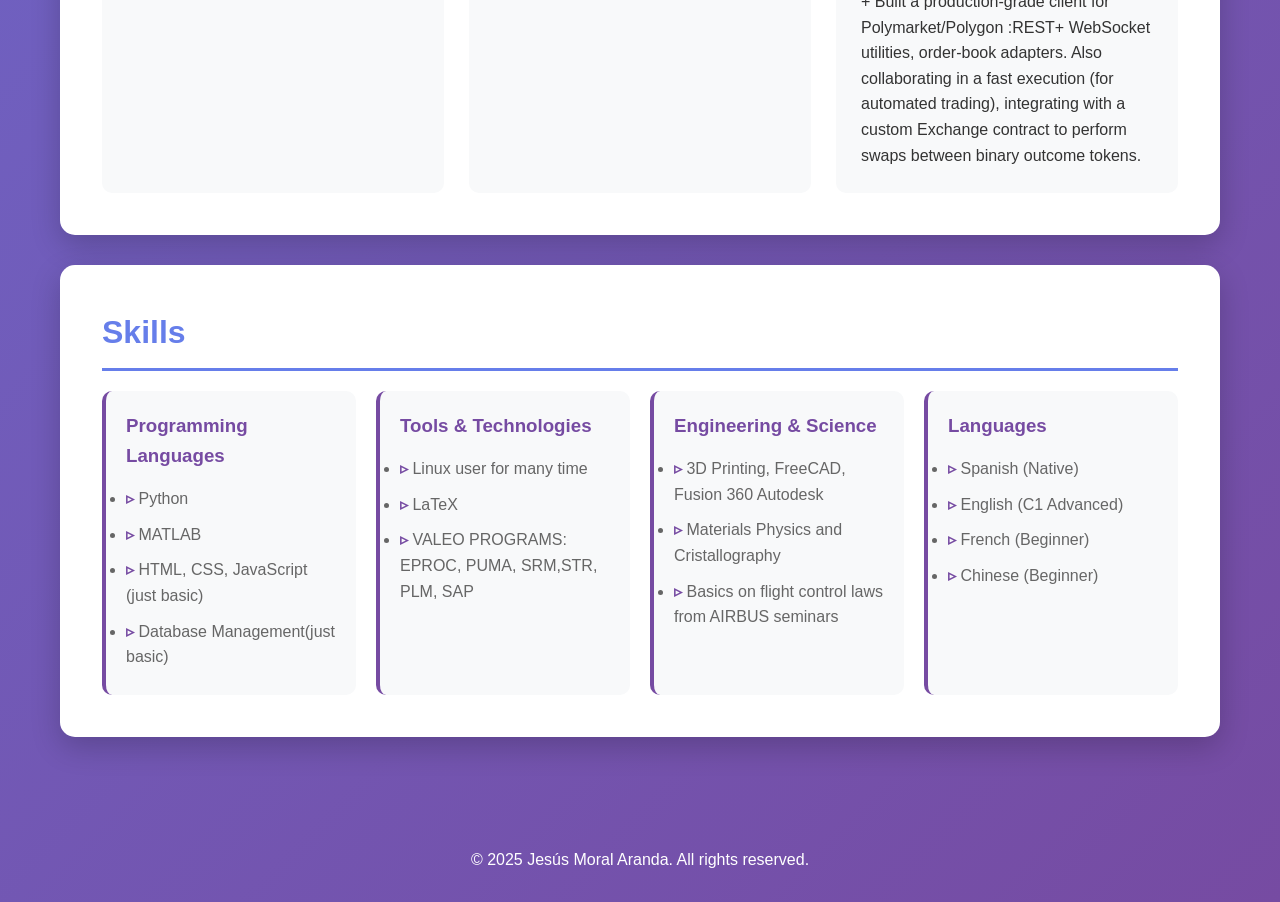
==== commit ed48f672: "Add Font Awesome YouTube icon to CV video link" ====
--- a/index.html
+++ b/index.html
@@ -4,6 +4,7 @@
     <meta charset="UTF-8">
     <meta name="viewport" content="width=device-width, initial-scale=1.0">
     <title>Jesús Moral Aranda - Portfolio & CV</title>
+    <link rel="stylesheet" href="https://cdnjs.cloudflare.com/ajax/libs/font-awesome/6.4.0/css/all.min.css">
     <style>
         * {
             margin: 0;
@@ -453,7 +454,7 @@
                     <p> <a href="mailto:jesusmoralaranda10@gmail.com">jesusmoralaranda10@gmail.com</a></p>
                     <p> +34 675 94 54 75 </p>
                     <p>📍 Seville, Spain | Age: 24</p>
-                    <p>🎥 <a href="https://youtu.be/DRCMUZXvOmQ" target="_blank">CV Video Summary</a></p>
+                    <p><a href="https://youtu.be/DRCMUZXvOmQ" target="_blank" style="color: #cc0000; font-size: 1.5em; text-decoration: none; display: inline-flex; align-items: center; gap: 8px;"><i class="fab fa-youtube"></i> CV Video Summary</a></p>
                 </div>
                 <a href="cv.pdf" class="download-btn" download>📄 Download CV (PDF)</a>
             </div>
@@ -468,7 +469,7 @@
                 <p><strong>Duration:</strong> 2019-2025</p>
                 <p><strong>Physics Core:</strong> Developed advanced complex problem-solving abilities and comprehensive laboratory research experience.</p>
                 <p><strong>Materials Core:</strong> Acquired specialized technical expertise in plastics/polymers, metal corrosion, and semiconductors.</p>
-                <p><strong>BSc Thesis:</strong> Análisis Estocástico del Arbitraje Financiero (Quantitative Finance)</p>
+                <p><strong>BSc Thesis:</strong> <a href=\"https://github.com/jeshopenhauer/cv/raw/main/tfg_jesus_moral_aranda.pdf\" target=\"_blank\">Análisis Estocástico del Arbitraje Financiero</a> (Quantitative Finance)</p>
             </div>
 
             <div class="education-item">
@@ -506,7 +507,7 @@
             <div class="work-item">
                 <h3>Project Buyer - UBS Europe SE</h3>
                 <p><strong>Duration:</strong> 2021-2022</p>
-                <p>Experience in financial services and procurement operations.</p>
+                <p>Administrative work and support in financial operations.</p>
             </div>
             
             <div class="work-item">
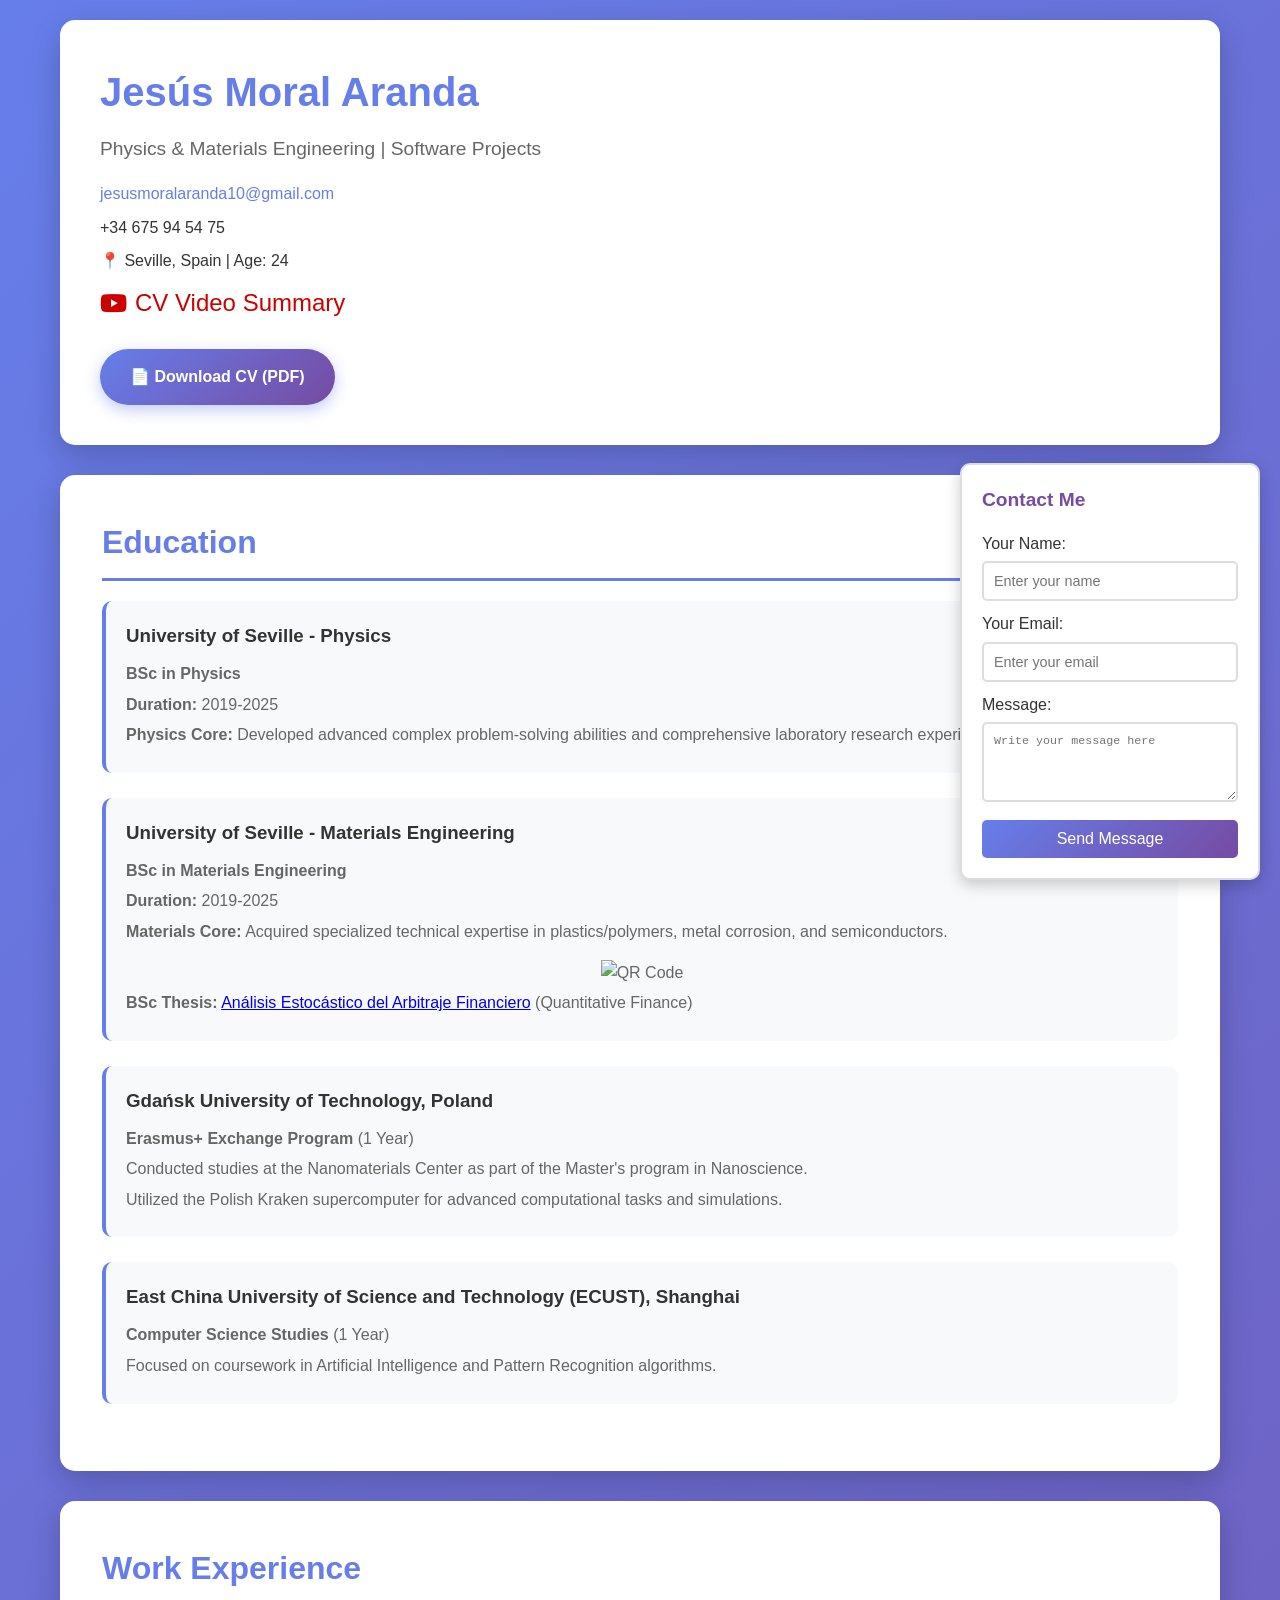
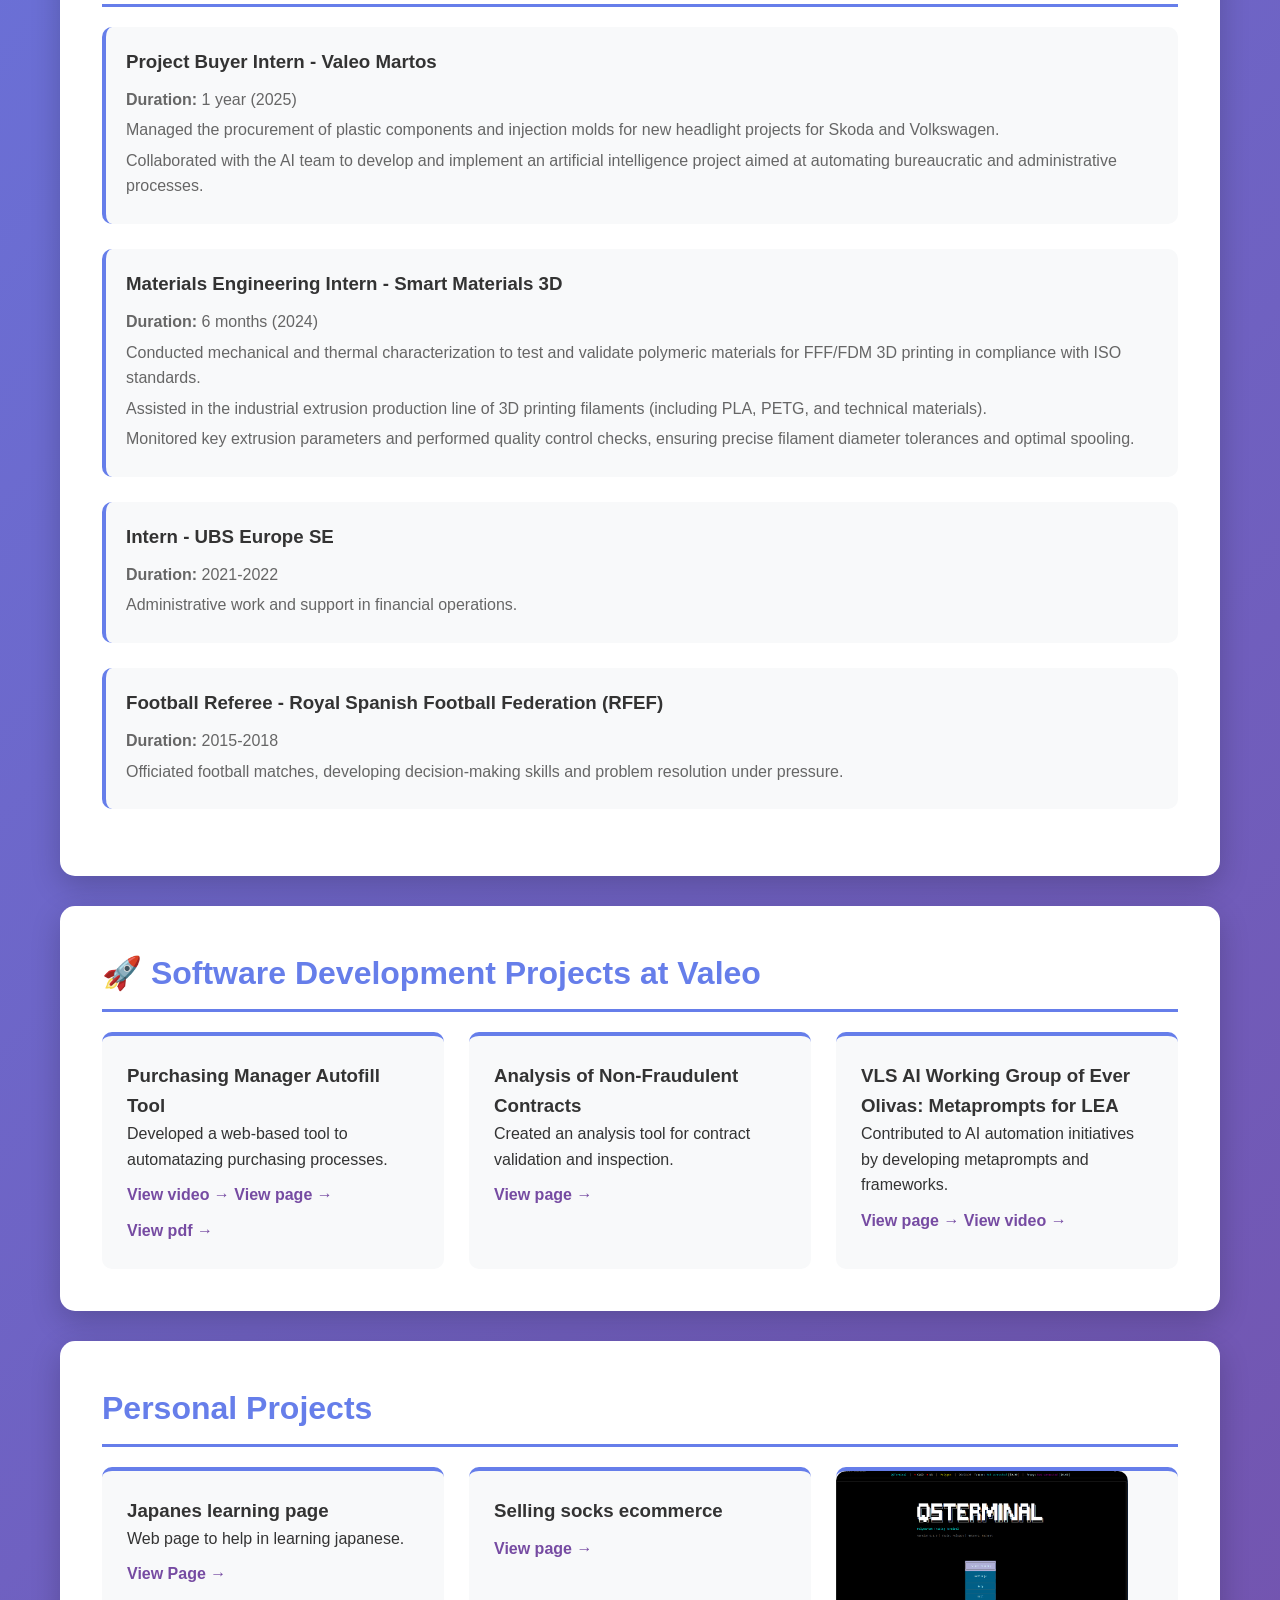
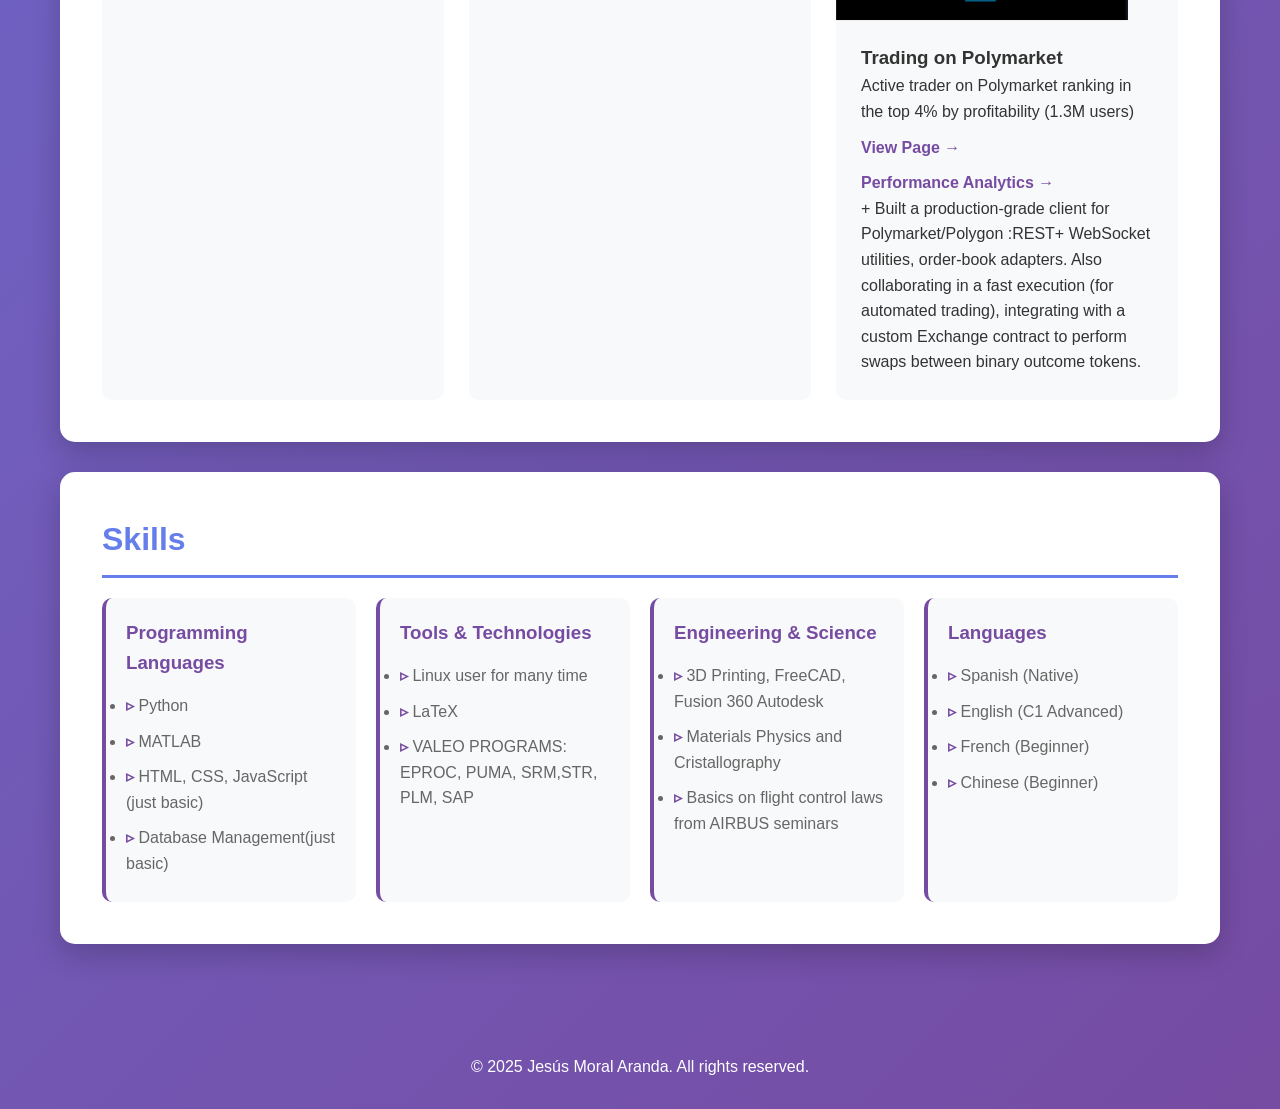
==== commit a51b103a: "Update YouTube video link to new version" ====
--- a/index.html
+++ b/index.html
@@ -454,7 +454,7 @@
                     <p> <a href="mailto:jesusmoralaranda10@gmail.com">jesusmoralaranda10@gmail.com</a></p>
                     <p> +34 675 94 54 75 </p>
                     <p>📍 Seville, Spain | Age: 24</p>
-                    <p><a href="https://youtu.be/DRCMUZXvOmQ" target="_blank" style="color: #cc0000; font-size: 1.5em; text-decoration: none; display: inline-flex; align-items: center; gap: 8px;"><i class="fab fa-youtube"></i> CV Video Summary</a></p>
+                    <p><a href="https://youtu.be/LlHxzisz39U?si=ySiazCgYDGOsmxNk" target="_blank" style="color: #cc0000; font-size: 1.5em; text-decoration: none; display: inline-flex; align-items: center; gap: 8px;"><i class="fab fa-youtube"></i> CV Video Summary</a></p>
                 </div>
                 <a href="cv.pdf" class="download-btn" download>📄 Download CV (PDF)</a>
             </div>
@@ -464,11 +464,18 @@
             <h2> Education</h2>
             
             <div class="education-item">
-                <h3>University of Seville</h3>
-                <p><strong>Double BSc in Physics and Materials Engineering</strong></p>
+                <h3>University of Seville - Physics</h3>
+                <p><strong>BSc in Physics</strong></p>
                 <p><strong>Duration:</strong> 2019-2025</p>
                 <p><strong>Physics Core:</strong> Developed advanced complex problem-solving abilities and comprehensive laboratory research experience.</p>
+            </div>
+
+            <div class="education-item">
+                <h3>University of Seville - Materials Engineering</h3>
+                <p><strong>BSc in Materials Engineering</strong></p>
+                <p><strong>Duration:</strong> 2019-2025</p>
                 <p><strong>Materials Core:</strong> Acquired specialized technical expertise in plastics/polymers, metal corrosion, and semiconductors.</p>
+                <p style="text-align: center; margin-top: 15px;"><img src="qr.png" alt="QR Code" style="width: 100px; height: 100px;"></p>
                 <p><strong>BSc Thesis:</strong> <a href=\"https://github.com/jeshopenhauer/cv/raw/main/tfg_jesus_moral_aranda.pdf\" target=\"_blank\">Análisis Estocástico del Arbitraje Financiero</a> (Quantitative Finance)</p>
             </div>
 
@@ -505,7 +512,7 @@
             </div>
 
             <div class="work-item">
-                <h3>Project Buyer - UBS Europe SE</h3>
+                <h3>Intern - UBS Europe SE</h3>
                 <p><strong>Duration:</strong> 2021-2022</p>
                 <p>Administrative work and support in financial operations.</p>
             </div>
